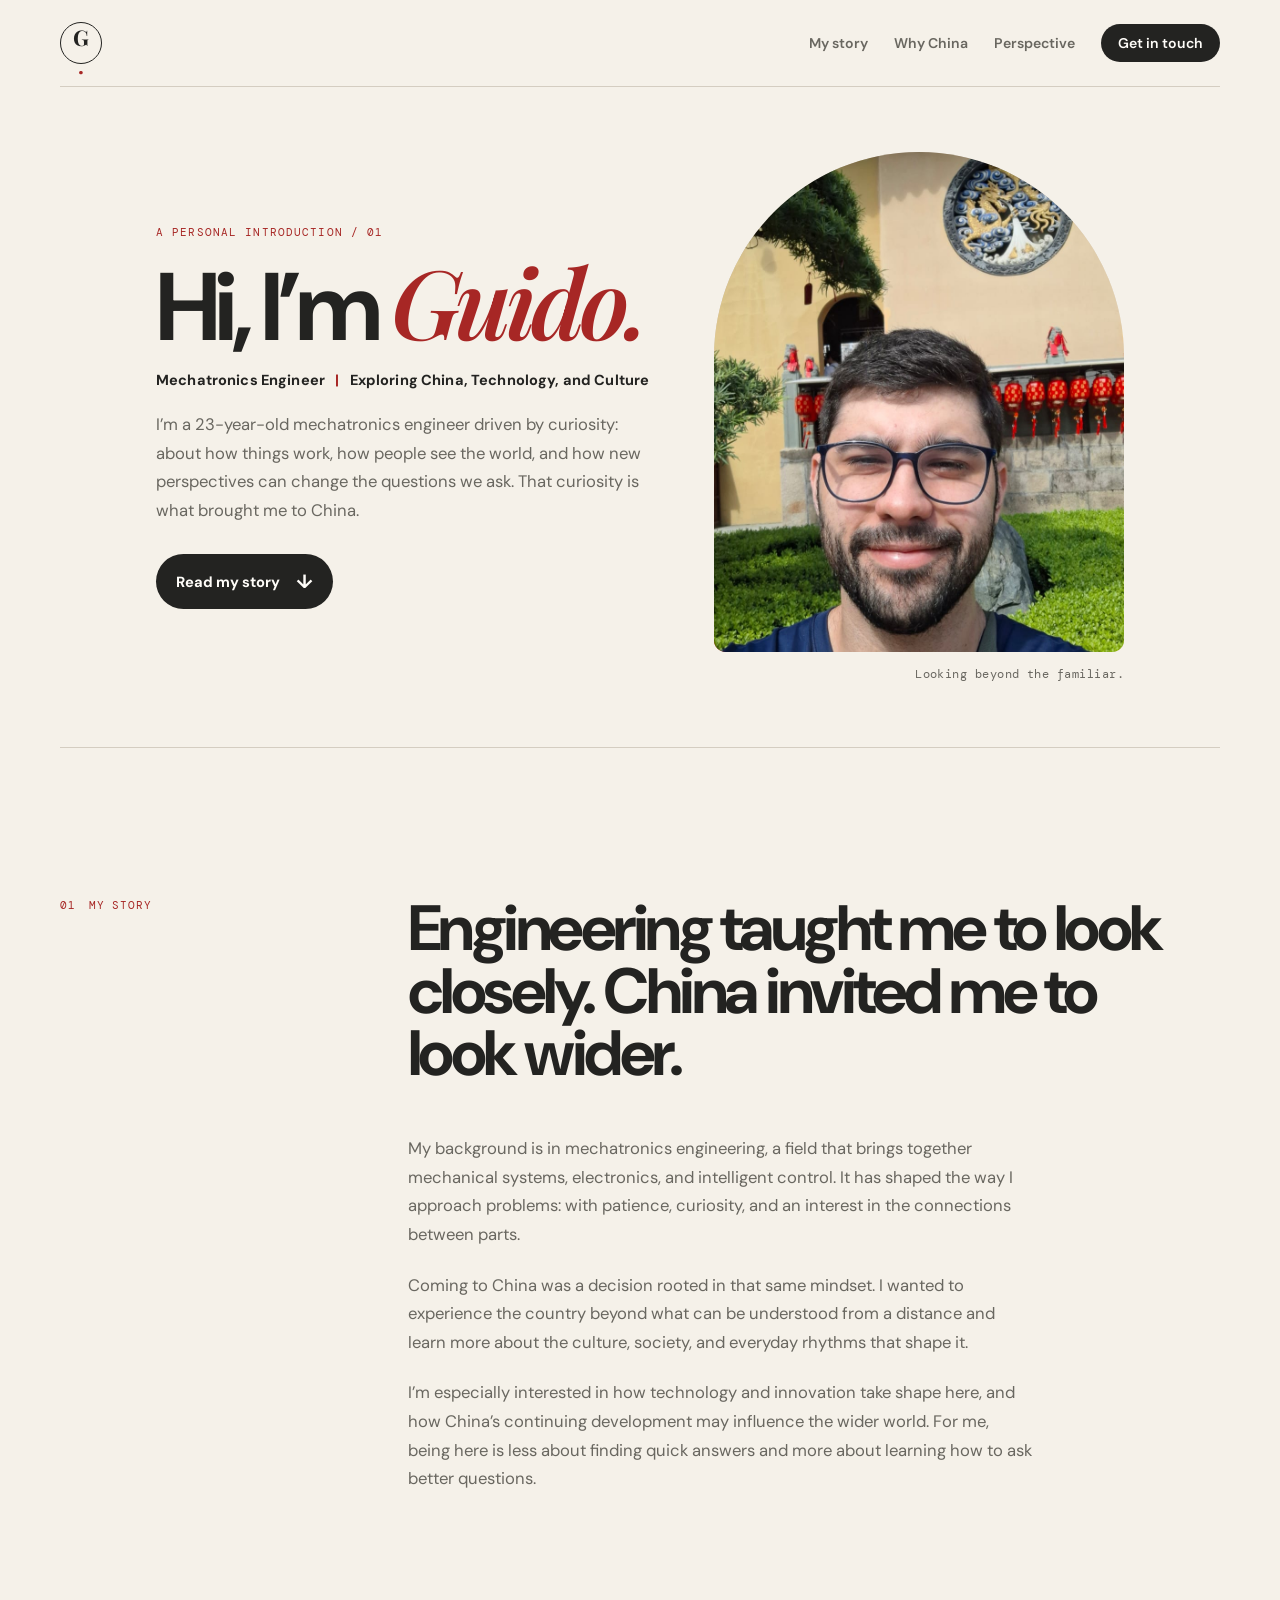
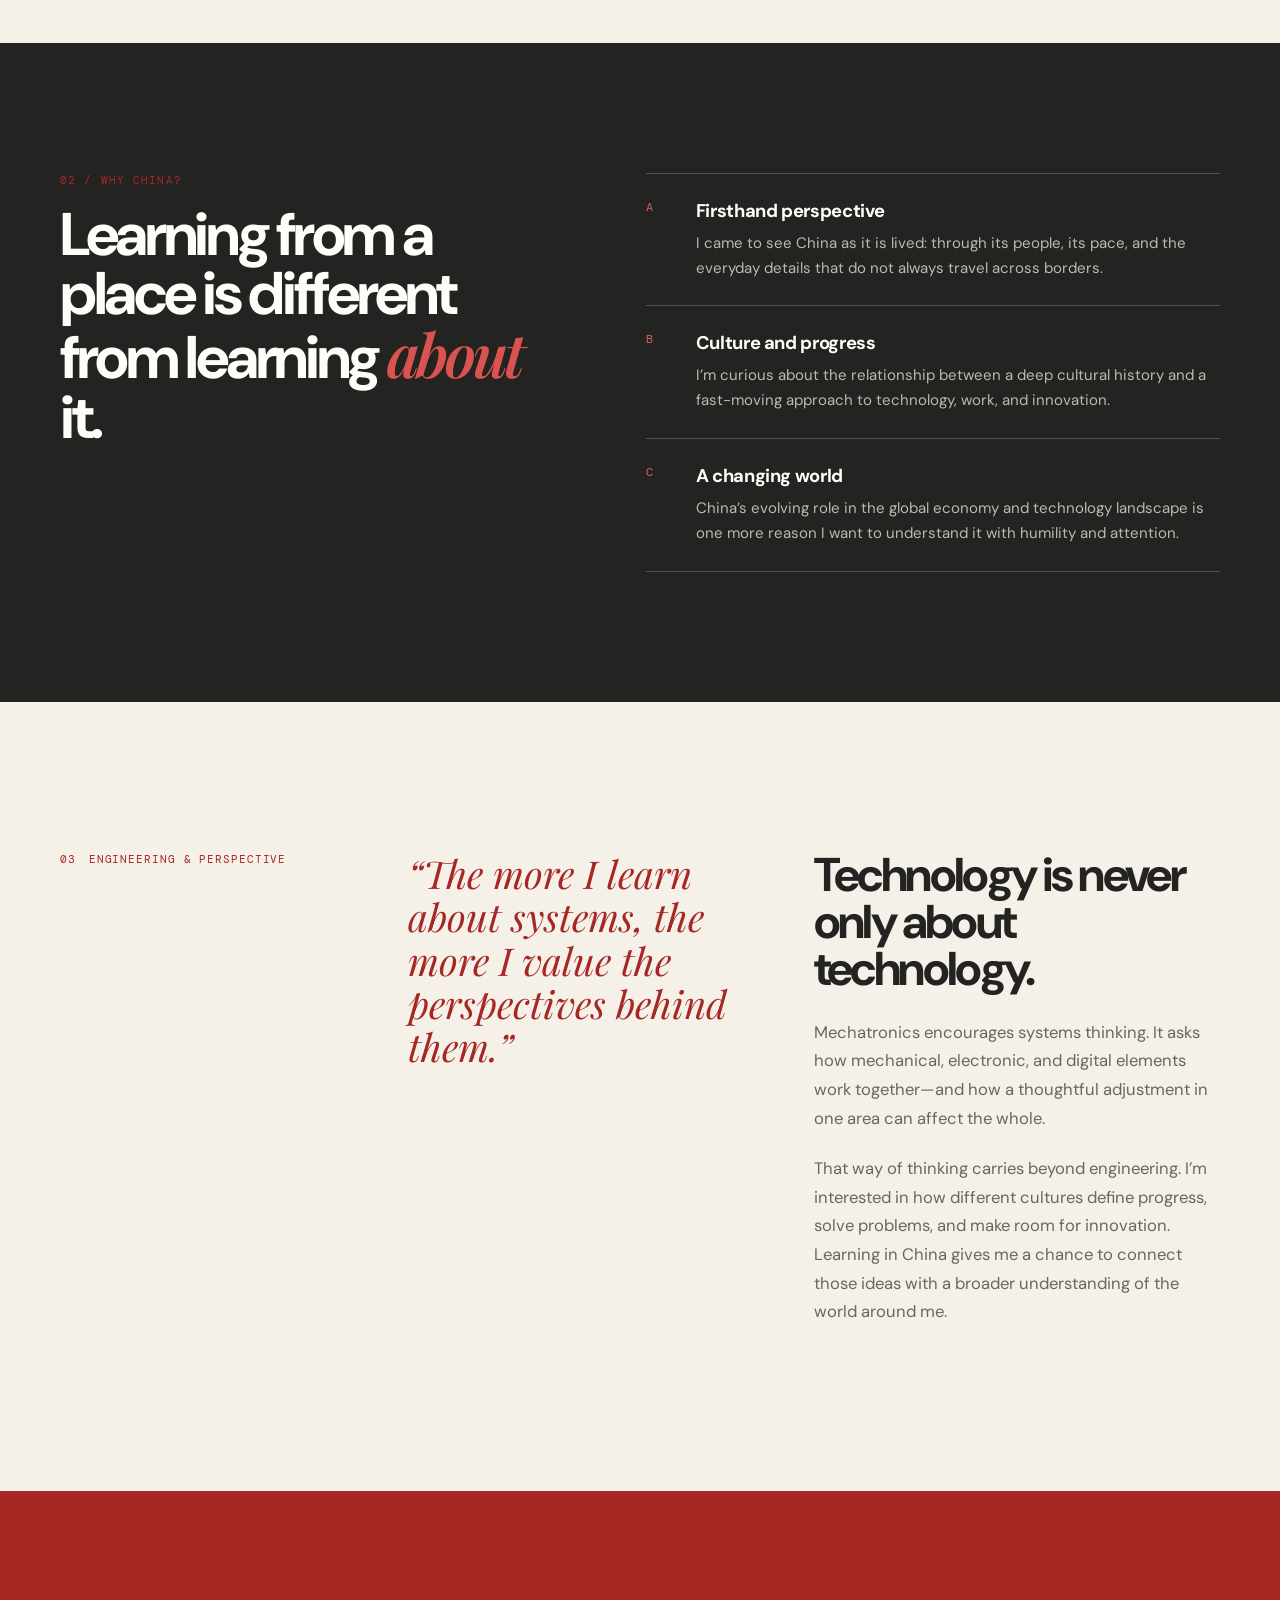
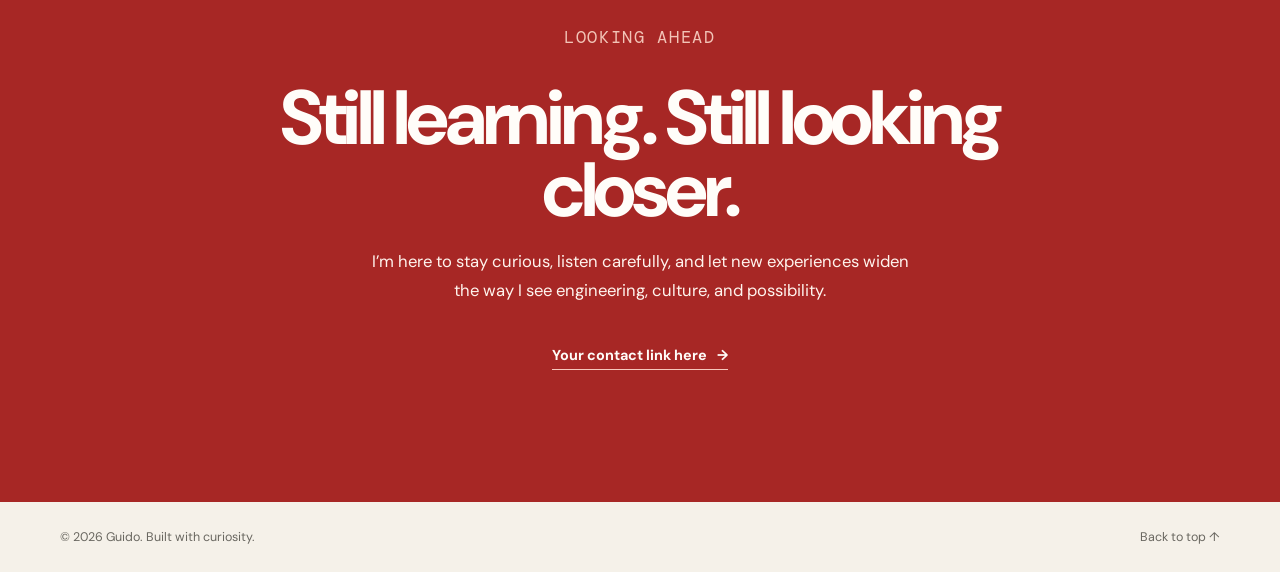
==== index.html @ a5f27cbb "Add personal website" ====
<!DOCTYPE html>
<html lang="en">
  <head>
    <meta charset="UTF-8" />
    <meta name="viewport" content="width=device-width, initial-scale=1.0" />
    <meta name="description" content="Guido is a mechatronics engineer exploring China, technology, and culture." />
    <title>Guido | Engineering, China & Perspective</title>
    <link rel="preconnect" href="https://fonts.googleapis.com" />
    <link rel="preconnect" href="https://fonts.gstatic.com" crossorigin />
    <link href="https://fonts.googleapis.com/css2?family=DM+Mono:wght@400;500&family=DM+Sans:wght@400;500;600;700&family=Playfair+Display:ital,wght@0,600;0,700;1,600&display=swap" rel="stylesheet" />
    <link rel="stylesheet" href="style.css" />
  </head>
  <body>
    <header class="site-header">
      <nav class="navbar container" aria-label="Main navigation">
        <a class="logo" href="#home" aria-label="Guido's homepage">G<span>.</span></a>
        <!-- This button appears on smaller screens to open the navigation. -->
        <button class="menu-button" aria-expanded="false" aria-controls="nav-links">
          <span class="sr-only">Toggle navigation menu</span>
          <span></span><span></span><span></span>
        </button>
        <div class="nav-links" id="nav-links">
          <a href="#story">My story</a>
          <a href="#china">Why China</a>
          <a href="#perspective">Perspective</a>
          <a class="nav-button" href="#connect">Get in touch</a>
        </div>
      </nav>
    </header>

    <main id="home">
      <section class="hero container" aria-labelledby="hero-title">
        <div class="hero-copy reveal">
          <p class="eyebrow">A personal introduction / 01</p>
          <h1 id="hero-title">Hi, I&rsquo;m <em>Guido.</em></h1>
          <p class="hero-subtitle">Mechatronics Engineer <span>|</span> Exploring China, Technology, and Culture</p>
          <p class="hero-text">I&rsquo;m a 23-year-old mechatronics engineer driven by curiosity: about how things work, how people see the world, and how new perspectives can change the questions we ask. That curiosity is what brought me to China.</p>
          <a class="primary-button" href="#story">Read my story <span aria-hidden="true">&darr;</span></a>
        </div>
        <div class="portrait-area reveal" aria-label="Profile photo area">
          <div class="portrait-frame">
            <div class="portrait-placeholder" aria-hidden="true"><span>G</span><small>YOUR PHOTO</small></div>
            <!-- INSERT YOUR PHOTO HERE: Save your photo as images/guido.jpg -->
            <img id="profile-photo" src="images/guido.jpg" alt="Portrait of Guido" />
          </div>
          <p class="portrait-caption">Looking beyond the familiar.</p>
        </div>
      </section>

      <section class="story-section section container" id="story" aria-labelledby="story-title">
        <div class="section-label reveal"><span>01</span><p>My story</p></div>
        <div class="story-content reveal">
          <h2 id="story-title">Engineering taught me to look closely. China invited me to look wider.</h2>
          <div class="body-copy">
            <p>My background is in mechatronics engineering, a field that brings together mechanical systems, electronics, and intelligent control. It has shaped the way I approach problems: with patience, curiosity, and an interest in the connections between parts.</p>
            <p>Coming to China was a decision rooted in that same mindset. I wanted to experience the country beyond what can be understood from a distance and learn more about the culture, society, and everyday rhythms that shape it.</p>
            <p>I&rsquo;m especially interested in how technology and innovation take shape here, and how China&rsquo;s continuing development may influence the wider world. For me, being here is less about finding quick answers and more about learning how to ask better questions.</p>
          </div>
        </div>
      </section>

      <section class="china-section" id="china" aria-labelledby="china-title">
        <div class="container china-layout">
          <div class="china-intro reveal">
            <p class="eyebrow">02 / Why China?</p>
            <h2 id="china-title">Learning from a place is different from learning <em>about</em> it.</h2>
          </div>
          <div class="china-points reveal">
            <article><span class="point-number">A</span><h3>Firsthand perspective</h3><p>I came to see China as it is lived: through its people, its pace, and the everyday details that do not always travel across borders.</p></article>
            <article><span class="point-number">B</span><h3>Culture and progress</h3><p>I&rsquo;m curious about the relationship between a deep cultural history and a fast-moving approach to technology, work, and innovation.</p></article>
            <article><span class="point-number">C</span><h3>A changing world</h3><p>China&rsquo;s evolving role in the global economy and technology landscape is one more reason I want to understand it with humility and attention.</p></article>
          </div>
        </div>
      </section>

      <section class="perspective-section section container" id="perspective" aria-labelledby="perspective-title">
        <div class="section-label reveal"><span>03</span><p>Engineering &amp; perspective</p></div>
        <div class="perspective-content reveal">
          <p class="large-quote">“The more I learn about systems, the more I value the perspectives behind them.”</p>
          <div class="body-copy">
            <h2 id="perspective-title">Technology is never only about technology.</h2>
            <p>Mechatronics encourages systems thinking. It asks how mechanical, electronic, and digital elements work together&mdash;and how a thoughtful adjustment in one area can affect the whole.</p>
            <p>That way of thinking carries beyond engineering. I&rsquo;m interested in how different cultures define progress, solve problems, and make room for innovation. Learning in China gives me a chance to connect those ideas with a broader understanding of the world around me.</p>
          </div>
        </div>
      </section>

      <section class="closing-section" id="connect" aria-labelledby="closing-title">
        <div class="container closing-content reveal">
          <p class="eyebrow">Looking ahead</p>
          <h2 id="closing-title">Still learning. Still looking closer.</h2>
          <p>I&rsquo;m here to stay curious, listen carefully, and let new experiences widen the way I see engineering, culture, and possibility.</p>
          <!-- Replace this placeholder email address with your own when you are ready. -->
          <a class="contact-placeholder" href="mailto:your-email@example.com">Your contact link here <span aria-hidden="true">&rarr;</span></a>
        </div>
      </section>
    </main>

    <footer class="site-footer container">
      <p>&copy; <span id="year"></span> Guido. Built with curiosity.</p>
      <a href="#home">Back to top <span aria-hidden="true">&uarr;</span></a>
    </footer>
    <script src="script.js"></script>
  </body>
</html>
---- style.css ----
/* Color and type choices are kept in one place for easy customization. */
:root {
  --paper: #f5f1e9;
  --paper-deep: #ebe4d8;
  --ink: #232321;
  --muted: #696760;
  --red: #a72725;
  --line: #d4cdc1;
  --white: #fffdf9;
}

* { box-sizing: border-box; }
html { scroll-behavior: smooth; }
body { margin: 0; background: var(--paper); color: var(--ink); font-family: "DM Sans", Arial, sans-serif; -webkit-font-smoothing: antialiased; }
a { color: inherit; text-decoration: none; }
.container { width: min(1160px, calc(100% - 56px)); margin: 0 auto; }

.site-header { padding: 22px 0; }
.navbar, .nav-links, .site-footer { display: flex; align-items: center; }
.navbar { justify-content: space-between; }
.logo { display: inline-grid; width: 42px; height: 42px; place-items: center; border: 1px solid var(--ink); border-radius: 50%; font-family: "Playfair Display", Georgia, serif; font-size: 1.35rem; font-weight: 700; }
.logo span { color: var(--red); }
.nav-links { gap: 26px; color: var(--muted); font-size: 0.88rem; font-weight: 600; }
.nav-links > a:not(.nav-button):hover { color: var(--red); }
.nav-button, .primary-button { display: inline-flex; align-items: center; justify-content: center; border-radius: 999px; background: var(--ink); color: var(--white); transition: background 180ms ease, transform 180ms ease; }
.nav-button { padding: 10px 17px; }
.nav-button:hover, .primary-button:hover { background: var(--red); transform: translateY(-2px); }

.menu-button { display: none; padding: 7px; border: 0; background: transparent; cursor: pointer; }
.menu-button span:not(.sr-only) { display: block; width: 24px; height: 2px; margin: 5px; background: var(--ink); }
.sr-only { position: absolute; width: 1px; height: 1px; overflow: hidden; clip: rect(0, 0, 0, 0); white-space: nowrap; }

.hero { display: grid; grid-template-columns: 1.08fr 0.92fr; gap: 50px; align-items: center; min-height: 650px; padding: 65px 7.5%; border-top: 1px solid var(--line); border-bottom: 1px solid var(--line); }
.eyebrow { margin: 0 0 18px; color: var(--red); font-family: "DM Mono", monospace; font-size: 0.7rem; letter-spacing: 0.1em; text-transform: uppercase; }
h1, h2, h3, p { margin-top: 0; }
h1, h2 { letter-spacing: -0.055em; }
h1 { max-width: 620px; margin-bottom: 20px; font-size: clamp(4rem, 7.5vw, 7.2rem); line-height: 0.91; }
h1 em, h2 em { color: var(--red); font-family: "Playfair Display", Georgia, serif; font-weight: 600; }
.hero-subtitle { margin-bottom: 20px; color: var(--ink); font-size: 0.91rem; font-weight: 700; letter-spacing: 0.01em; }
.hero-subtitle span { margin: 0 7px; color: var(--red); }
.hero-text, .body-copy p, .closing-content > p { color: var(--muted); font-size: 1.04rem; line-height: 1.72; }
.hero-text { max-width: 520px; margin-bottom: 30px; }
.primary-button { gap: 16px; padding: 15px 20px; font-size: 0.92rem; font-weight: 700; }
.primary-button span { font-size: 1.2rem; }

.portrait-area { position: relative; justify-self: end; width: min(100%, 410px); }
.portrait-frame { position: relative; aspect-ratio: 0.82; overflow: hidden; border-radius: 210px 210px 12px 12px; background: var(--paper-deep); }
/* This refined fallback stays visible until a photo is successfully loaded. */
.portrait-placeholder { position: absolute; inset: 0; display: flex; flex-direction: column; align-items: center; justify-content: center; background: linear-gradient(145deg, #c9bdae, #eee8dd 62%, #b52f2d 62%, #b52f2d 66%, #ebe4d8 66%); color: var(--ink); }
.portrait-placeholder span { font-family: "Playfair Display", Georgia, serif; font-size: clamp(7rem, 17vw, 11rem); font-style: italic; line-height: 0.8; }
.portrait-placeholder small { margin-top: 21px; font-family: "DM Mono", monospace; font-size: 0.66rem; letter-spacing: 0.13em; }
#profile-photo { position: absolute; inset: 0; width: 100%; height: 100%; object-fit: cover; }
#profile-photo.is-hidden { display: none; }
.portrait-caption { margin: 15px 0 0; color: var(--muted); font-family: "DM Mono", monospace; font-size: 0.72rem; letter-spacing: 0.04em; text-align: right; }

.section { display: grid; grid-template-columns: 0.3fr 1fr; gap: 9%; padding: 150px 0; }
.section-label { display: flex; gap: 13px; align-items: baseline; color: var(--red); font-family: "DM Mono", monospace; font-size: 0.7rem; letter-spacing: 0.08em; text-transform: uppercase; }
.section-label p { margin: 0; }
.story-content h2 { max-width: 780px; margin-bottom: 48px; font-size: clamp(2.65rem, 5vw, 5.15rem); line-height: 0.98; }
.body-copy { max-width: 625px; }
.body-copy p { margin-bottom: 22px; }
.body-copy p:last-child { margin-bottom: 0; }

.china-section { padding: 130px 0; background: var(--ink); color: var(--white); }
.china-layout { display: grid; grid-template-columns: 0.9fr 1.1fr; gap: 10%; }
.china-intro h2 { max-width: 480px; font-size: clamp(2.6rem, 4.7vw, 4.8rem); line-height: 0.99; }
.china-intro h2 em { color: #d95350; }
.china-points { border-top: 1px solid #51514e; }
.china-points article { display: grid; grid-template-columns: 34px 1fr; column-gap: 16px; padding: 25px 0; border-bottom: 1px solid #51514e; }
.point-number { grid-row: span 2; color: #df5e59; font-family: "DM Mono", monospace; font-size: 0.78rem; }
.china-points h3 { margin-bottom: 8px; font-size: 1.15rem; letter-spacing: -0.02em; }
.china-points p { grid-column: 2; margin: 0; color: #bbb9b1; font-size: 0.94rem; line-height: 1.65; }

.perspective-section { padding-bottom: 165px; }
.perspective-content { display: grid; grid-template-columns: 0.9fr 1.1fr; gap: 9%; }
.large-quote { margin: 0; color: var(--red); font-family: "Playfair Display", Georgia, serif; font-size: clamp(1.8rem, 3vw, 3rem); font-style: italic; line-height: 1.13; }
.perspective-content h2 { margin-bottom: 24px; font-size: clamp(2.35rem, 3.7vw, 3.85rem); line-height: 1; }

.closing-section { padding: 132px 0; background: var(--red); color: var(--white); }
.closing-content { max-width: 800px; text-align: center; }
.closing-content .eyebrow { color: #f2c4b7; }
.closing-content h2 { margin-bottom: 21px; font-size: clamp(3rem, 6vw, 6rem); line-height: 0.94; }
.closing-content > p { max-width: 560px; margin: 0 auto 30px; color: #fff4ee; }
.contact-placeholder { display: inline-flex; gap: 10px; align-items: center; padding: 12px 0 5px; border-bottom: 1px solid #f7c7bb; color: var(--white); font-size: 0.9rem; font-weight: 700; }
.contact-placeholder:hover { color: #f7c7bb; }
.site-footer { justify-content: space-between; padding: 27px 0; color: var(--muted); font-size: 0.78rem; }
.site-footer p { margin: 0; }
.site-footer a:hover { color: var(--red); }

/* Elements become visible as the visitor scrolls to them. */
.reveal { opacity: 0; transform: translateY(20px); transition: opacity 600ms ease, transform 600ms ease; }
.reveal.is-visible { opacity: 1; transform: translateY(0); }

@media (max-width: 780px) {
  .container { width: min(100% - 36px, 1160px); }
  .site-header { padding: 15px 0; }
  .menu-button { display: block; }
  .nav-links { position: absolute; top: 70px; right: 18px; left: 18px; z-index: 5; display: none; flex-direction: column; align-items: stretch; gap: 18px; padding: 23px; border: 1px solid var(--line); background: var(--white); box-shadow: 0 18px 35px rgba(35, 35, 33, 0.12); }
  .nav-links.is-open { display: flex; }
  .nav-button { text-align: center; }
  .hero { grid-template-columns: 1fr; gap: 50px; min-height: 0; padding: 70px 7%; }
  .portrait-area { justify-self: start; width: min(100%, 345px); }
  .section { grid-template-columns: 1fr; gap: 34px; padding: 95px 0; }
  .china-section { padding: 90px 0; }
  .china-layout, .perspective-content { grid-template-columns: 1fr; gap: 46px; }
  .perspective-section { padding-bottom: 100px; }
  .closing-section { padding: 90px 0; }
}

@media (max-width: 430px) {
  .container { width: min(100% - 28px, 1160px); }
  .hero { padding: 58px 0; }
  h1 { font-size: clamp(3.55rem, 18vw, 5.1rem); }
  .hero-subtitle { line-height: 1.55; }
  .portrait-area { width: 100%; }
  .site-footer { align-items: flex-start; gap: 10px; flex-direction: column; }
}
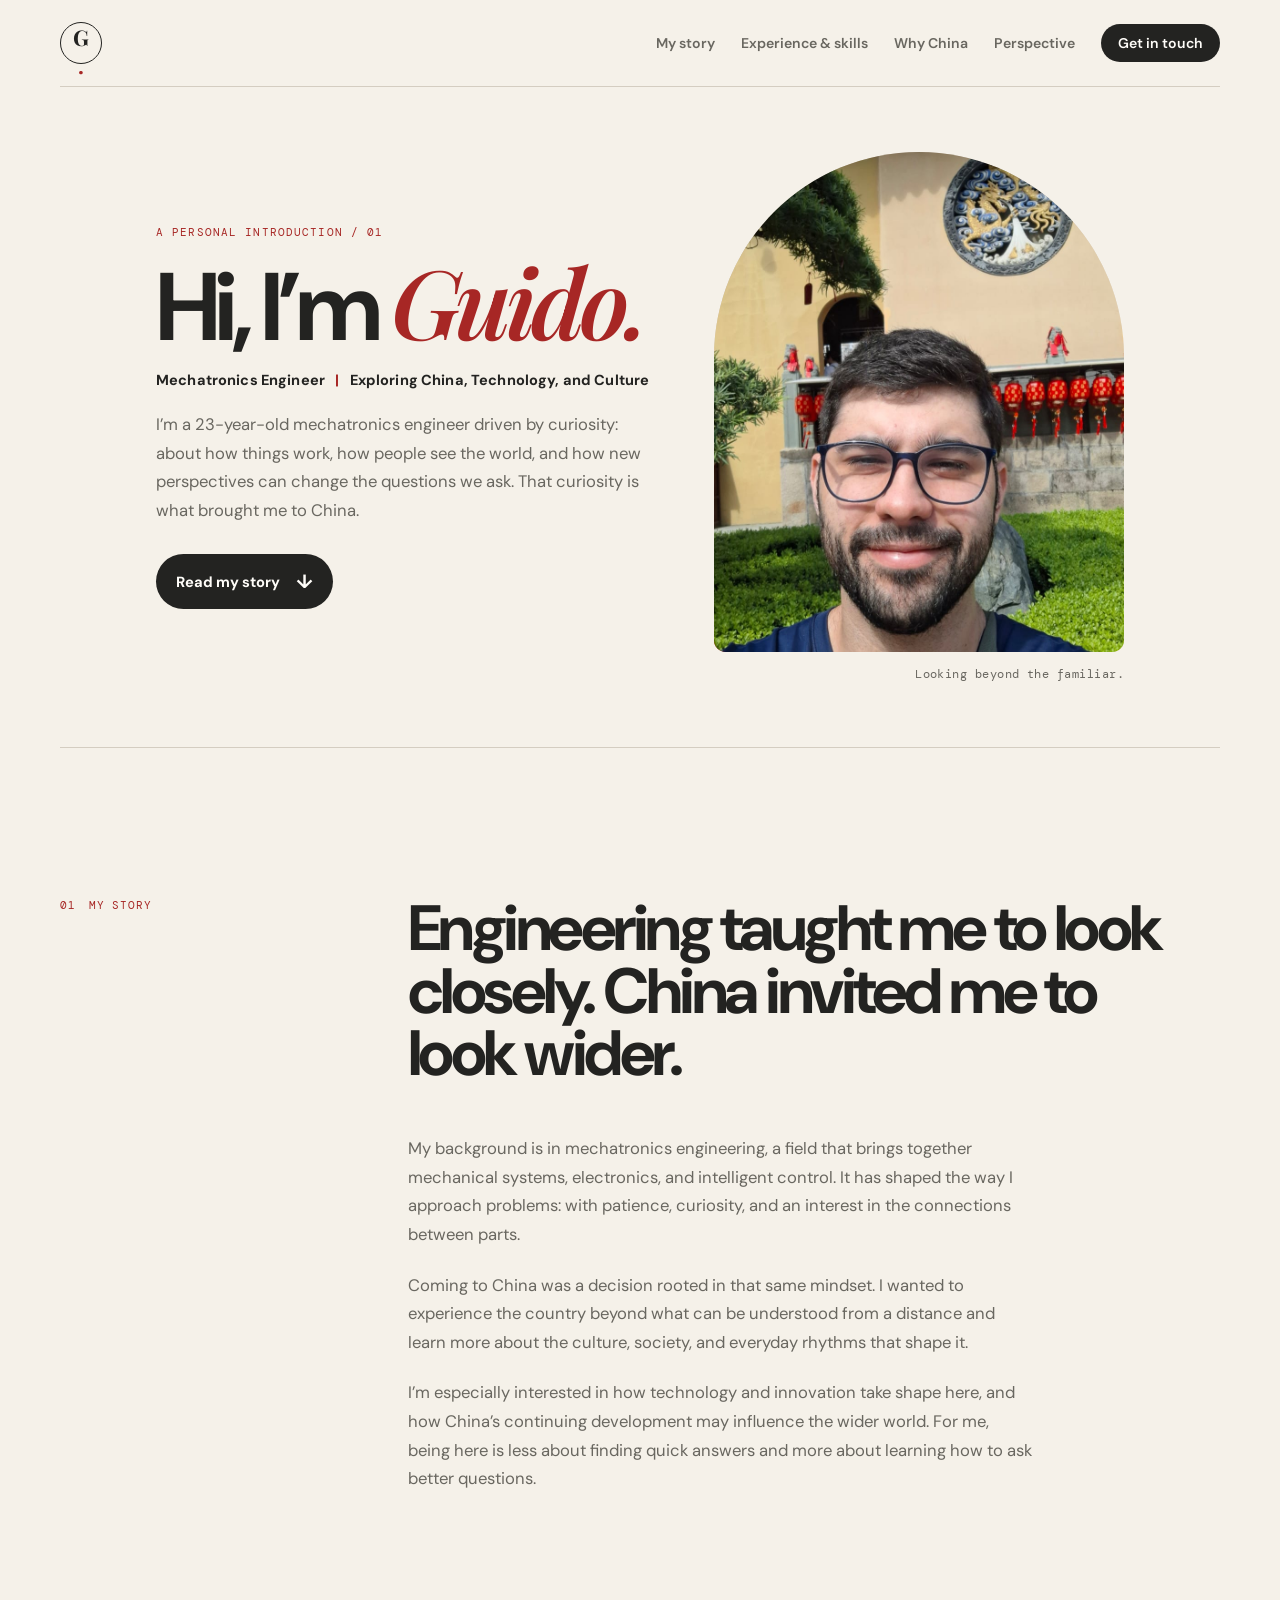
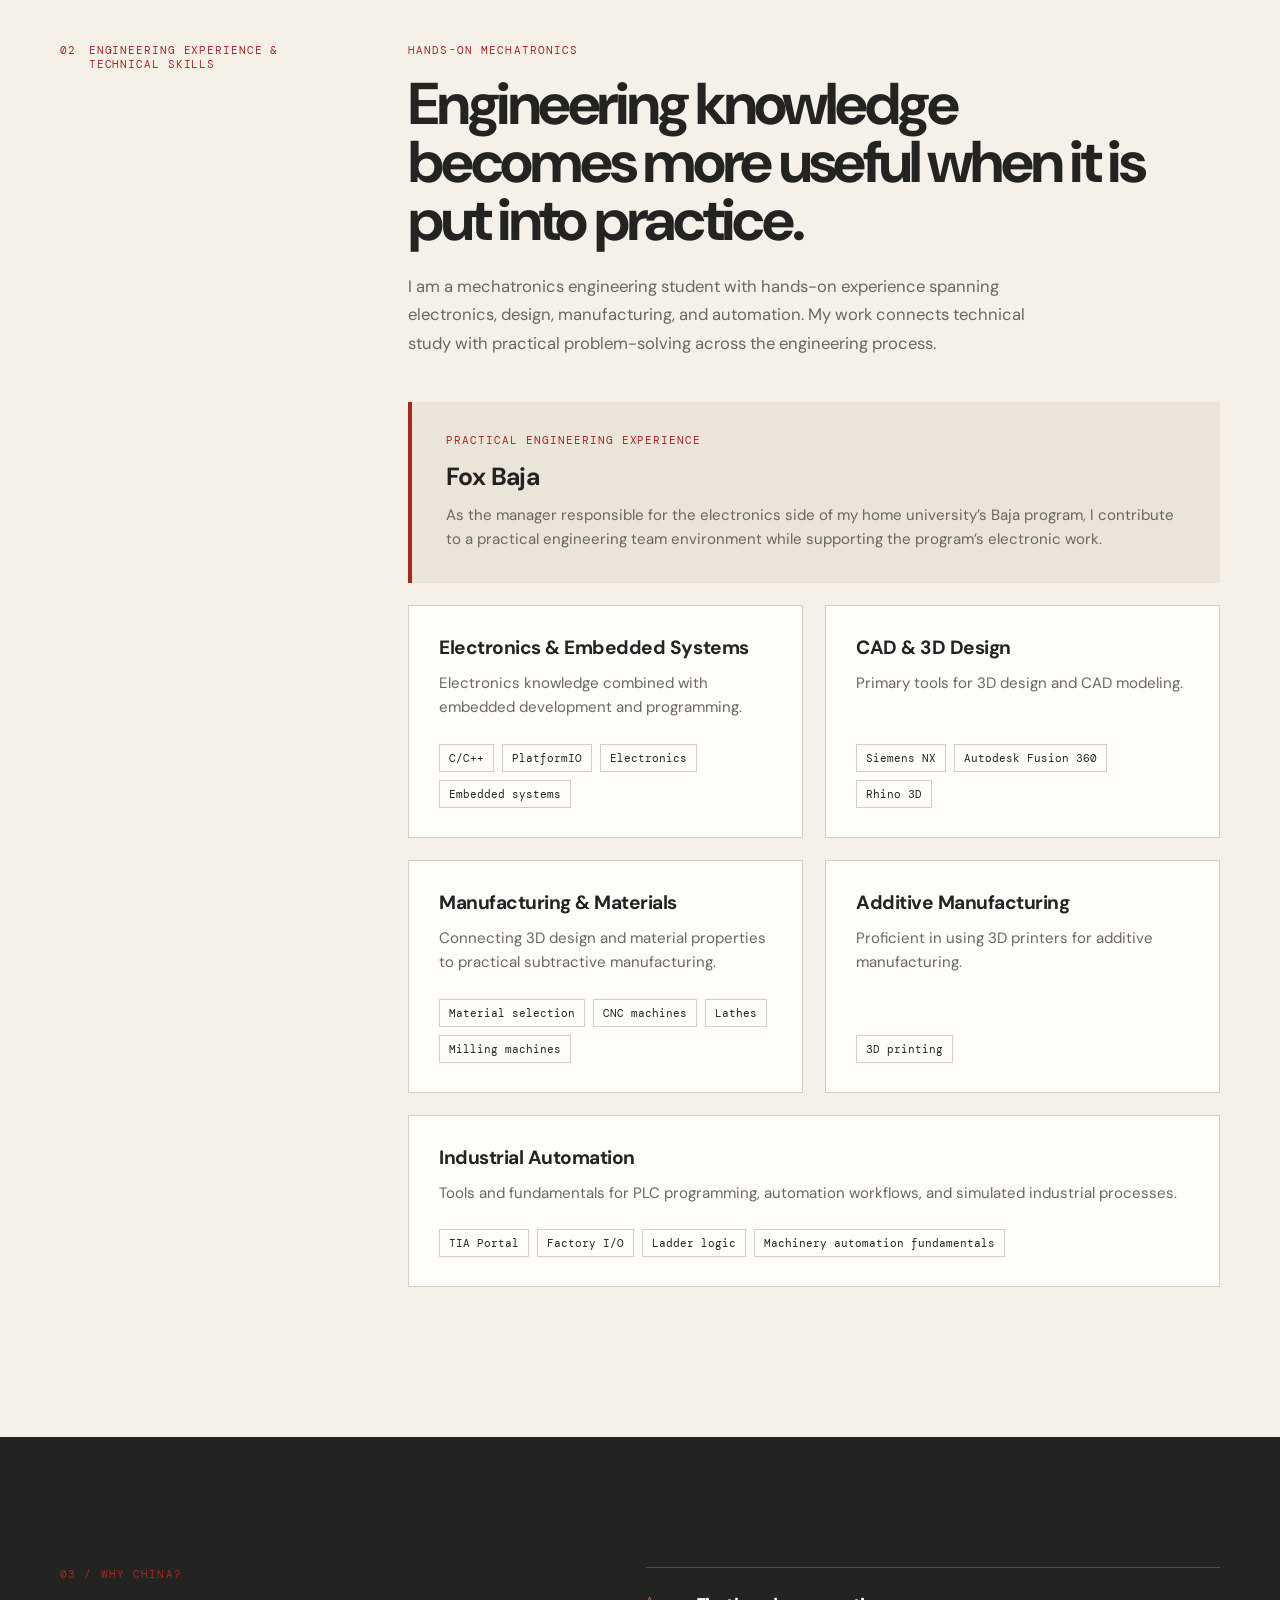
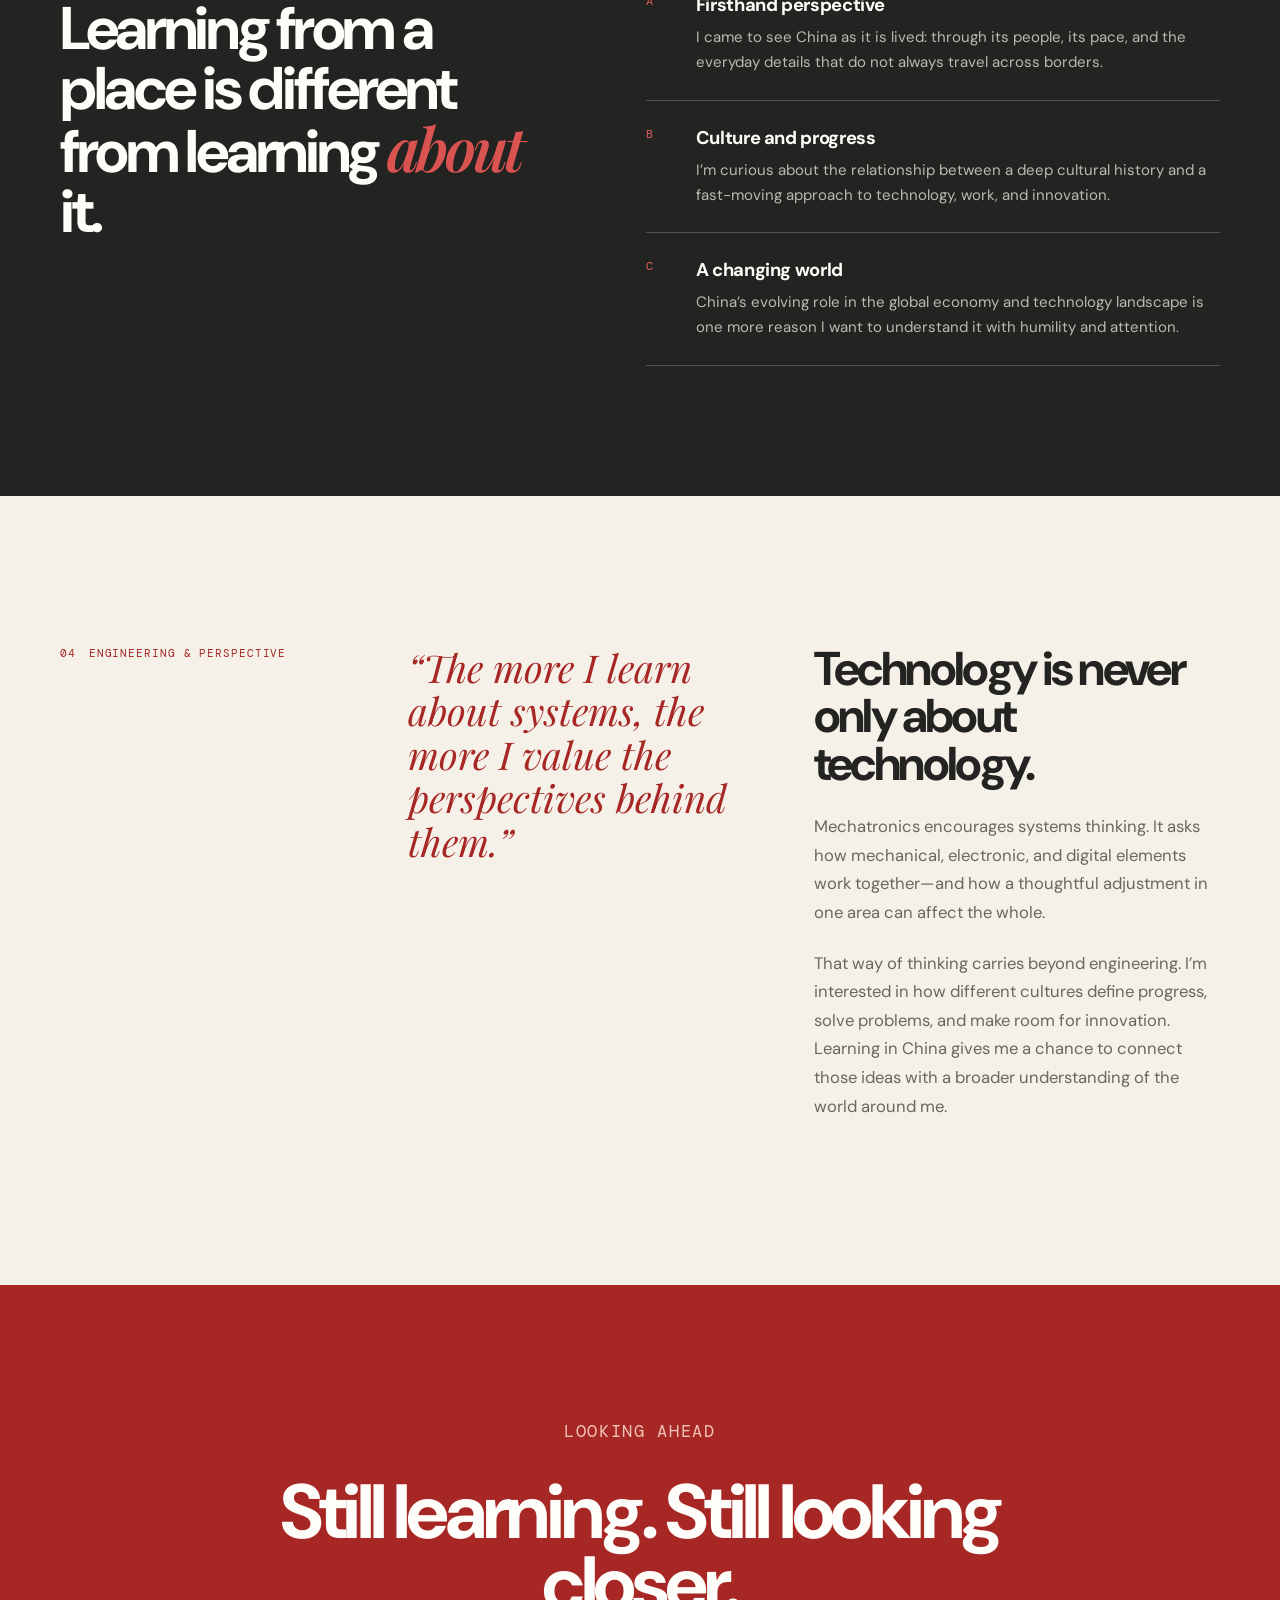
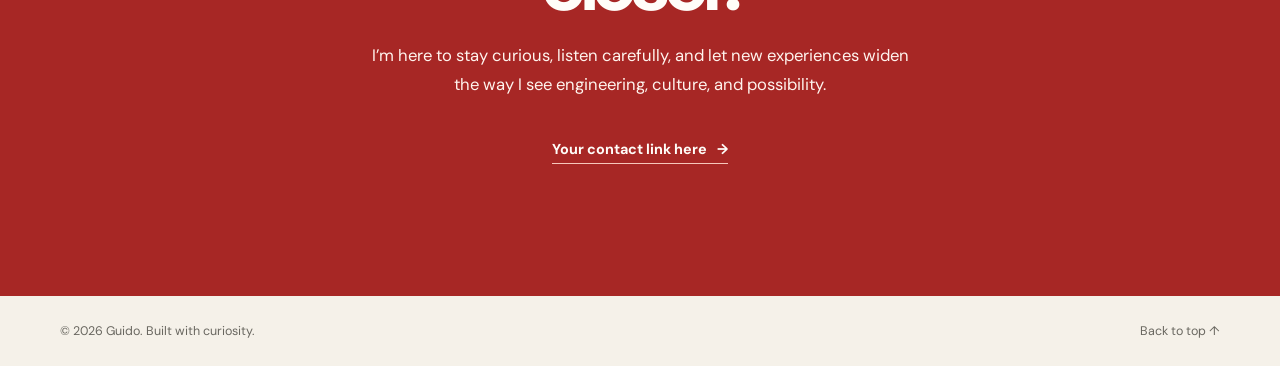
==== commit 9095e184: "expertise adition" ====
--- a/index.html
+++ b/index.html
@@ -21,6 +21,7 @@
         </button>
         <div class="nav-links" id="nav-links">
           <a href="#story">My story</a>
+          <a href="#experience">Experience &amp; skills</a>
           <a href="#china">Why China</a>
           <a href="#perspective">Perspective</a>
           <a class="nav-button" href="#connect">Get in touch</a>
@@ -59,10 +60,65 @@
         </div>
       </section>
 
+      <section class="experience-section section container" id="experience" aria-labelledby="experience-title">
+        <div class="section-label reveal"><span>02</span><p>Engineering experience &amp; technical skills</p></div>
+        <div class="experience-content">
+          <div class="experience-intro reveal">
+            <p class="eyebrow">Hands-on mechatronics</p>
+            <h2 id="experience-title">Engineering knowledge becomes more useful when it is put into practice.</h2>
+            <p>I am a mechatronics engineering student with hands-on experience spanning electronics, design, manufacturing, and automation. My work connects technical study with practical problem-solving across the engineering process.</p>
+          </div>
+
+          <article class="baja-feature reveal" aria-labelledby="baja-title">
+            <p class="feature-label">Practical engineering experience</p>
+            <h3 id="baja-title">Fox Baja</h3>
+            <p>As the manager responsible for the electronics side of my home university&rsquo;s Baja program, I contribute to a practical engineering team environment while supporting the program&rsquo;s electronic work.</p>
+          </article>
+
+          <div class="skills-grid">
+            <article class="skill-card reveal">
+              <h3>Electronics &amp; Embedded Systems</h3>
+              <p>Electronics knowledge combined with embedded development and programming.</p>
+              <ul class="skill-list" aria-label="Electronics and embedded systems skills">
+                <li>C/C++</li><li>PlatformIO</li><li>Electronics</li><li>Embedded systems</li>
+              </ul>
+            </article>
+            <article class="skill-card reveal">
+              <h3>CAD &amp; 3D Design</h3>
+              <p>Primary tools for 3D design and CAD modeling.</p>
+              <ul class="skill-list" aria-label="CAD and 3D design tools">
+                <li>Siemens NX</li><li>Autodesk Fusion 360</li><li>Rhino 3D</li>
+              </ul>
+            </article>
+            <article class="skill-card reveal">
+              <h3>Manufacturing &amp; Materials</h3>
+              <p>Connecting 3D design and material properties to practical subtractive manufacturing.</p>
+              <ul class="skill-list" aria-label="Manufacturing and materials skills">
+                <li>Material selection</li><li>CNC machines</li><li>Lathes</li><li>Milling machines</li>
+              </ul>
+            </article>
+            <article class="skill-card reveal">
+              <h3>Additive Manufacturing</h3>
+              <p>Proficient in using 3D printers for additive manufacturing.</p>
+              <ul class="skill-list" aria-label="Additive manufacturing skills">
+                <li>3D printing</li>
+              </ul>
+            </article>
+            <article class="skill-card automation-card reveal">
+              <h3>Industrial Automation</h3>
+              <p>Tools and fundamentals for PLC programming, automation workflows, and simulated industrial processes.</p>
+              <ul class="skill-list" aria-label="Industrial automation skills">
+                <li>TIA Portal</li><li>Factory I/O</li><li>Ladder logic</li><li>Machinery automation fundamentals</li>
+              </ul>
+            </article>
+          </div>
+        </div>
+      </section>
+
       <section class="china-section" id="china" aria-labelledby="china-title">
         <div class="container china-layout">
           <div class="china-intro reveal">
-            <p class="eyebrow">02 / Why China?</p>
+            <p class="eyebrow">03 / Why China?</p>
             <h2 id="china-title">Learning from a place is different from learning <em>about</em> it.</h2>
           </div>
           <div class="china-points reveal">
@@ -74,7 +130,7 @@
       </section>
 
       <section class="perspective-section section container" id="perspective" aria-labelledby="perspective-title">
-        <div class="section-label reveal"><span>03</span><p>Engineering &amp; perspective</p></div>
+        <div class="section-label reveal"><span>04</span><p>Engineering &amp; perspective</p></div>
         <div class="perspective-content reveal">
           <p class="large-quote">“The more I learn about systems, the more I value the perspectives behind them.”</p>
           <div class="body-copy">
--- a/style.css
+++ b/style.css
@@ -61,6 +61,23 @@
 .body-copy p { margin-bottom: 22px; }
 .body-copy p:last-child { margin-bottom: 0; }
 
+.experience-section { padding-top: 0; }
+.experience-content { min-width: 0; }
+.experience-intro { max-width: 760px; margin-bottom: 44px; }
+.experience-intro h2 { margin-bottom: 22px; font-size: clamp(2.65rem, 4.6vw, 4.8rem); line-height: 0.99; }
+.experience-intro > p:last-child { max-width: 630px; margin-bottom: 0; color: var(--muted); font-size: 1.04rem; line-height: 1.72; }
+.baja-feature { margin-bottom: 22px; padding: 31px 34px; border-left: 4px solid var(--red); background: var(--paper-deep); }
+.feature-label { margin-bottom: 13px; color: var(--red); font-family: "DM Mono", monospace; font-size: 0.68rem; letter-spacing: 0.09em; text-transform: uppercase; }
+.baja-feature h3, .skill-card h3 { letter-spacing: -0.025em; }
+.baja-feature h3 { margin-bottom: 10px; font-size: 1.55rem; }
+.baja-feature > p:last-child, .skill-card > p { margin-bottom: 0; color: var(--muted); font-size: 0.94rem; line-height: 1.63; }
+.skills-grid { display: grid; grid-template-columns: repeat(2, minmax(0, 1fr)); gap: 22px; }
+.skill-card { display: flex; flex-direction: column; min-height: 226px; padding: 29px 30px; border: 1px solid var(--line); background: var(--white); }
+.skill-card h3 { margin-bottom: 11px; font-size: 1.2rem; }
+.skill-list { display: flex; flex-wrap: wrap; gap: 8px; margin: auto 0 0; padding: 24px 0 0; list-style: none; }
+.skill-list li { padding: 6px 9px; border: 1px solid var(--line); color: var(--ink); font-family: "DM Mono", monospace; font-size: 0.7rem; line-height: 1.25; }
+.automation-card { grid-column: 1 / -1; min-height: 0; }
+
 .china-section { padding: 130px 0; background: var(--ink); color: var(--white); }
 .china-layout { display: grid; grid-template-columns: 0.9fr 1.1fr; gap: 10%; }
 .china-intro h2 { max-width: 480px; font-size: clamp(2.6rem, 4.7vw, 4.8rem); line-height: 0.99; }
@@ -101,6 +118,7 @@
   .hero { grid-template-columns: 1fr; gap: 50px; min-height: 0; padding: 70px 7%; }
   .portrait-area { justify-self: start; width: min(100%, 345px); }
   .section { grid-template-columns: 1fr; gap: 34px; padding: 95px 0; }
+  .experience-section { padding-top: 0; }
   .china-section { padding: 90px 0; }
   .china-layout, .perspective-content { grid-template-columns: 1fr; gap: 46px; }
   .perspective-section { padding-bottom: 100px; }
@@ -113,5 +131,8 @@
   h1 { font-size: clamp(3.55rem, 18vw, 5.1rem); }
   .hero-subtitle { line-height: 1.55; }
   .portrait-area { width: 100%; }
+  .baja-feature, .skill-card { padding: 25px; }
+  .skills-grid { grid-template-columns: 1fr; gap: 15px; }
+  .automation-card { grid-column: auto; }
   .site-footer { align-items: flex-start; gap: 10px; flex-direction: column; }
 }
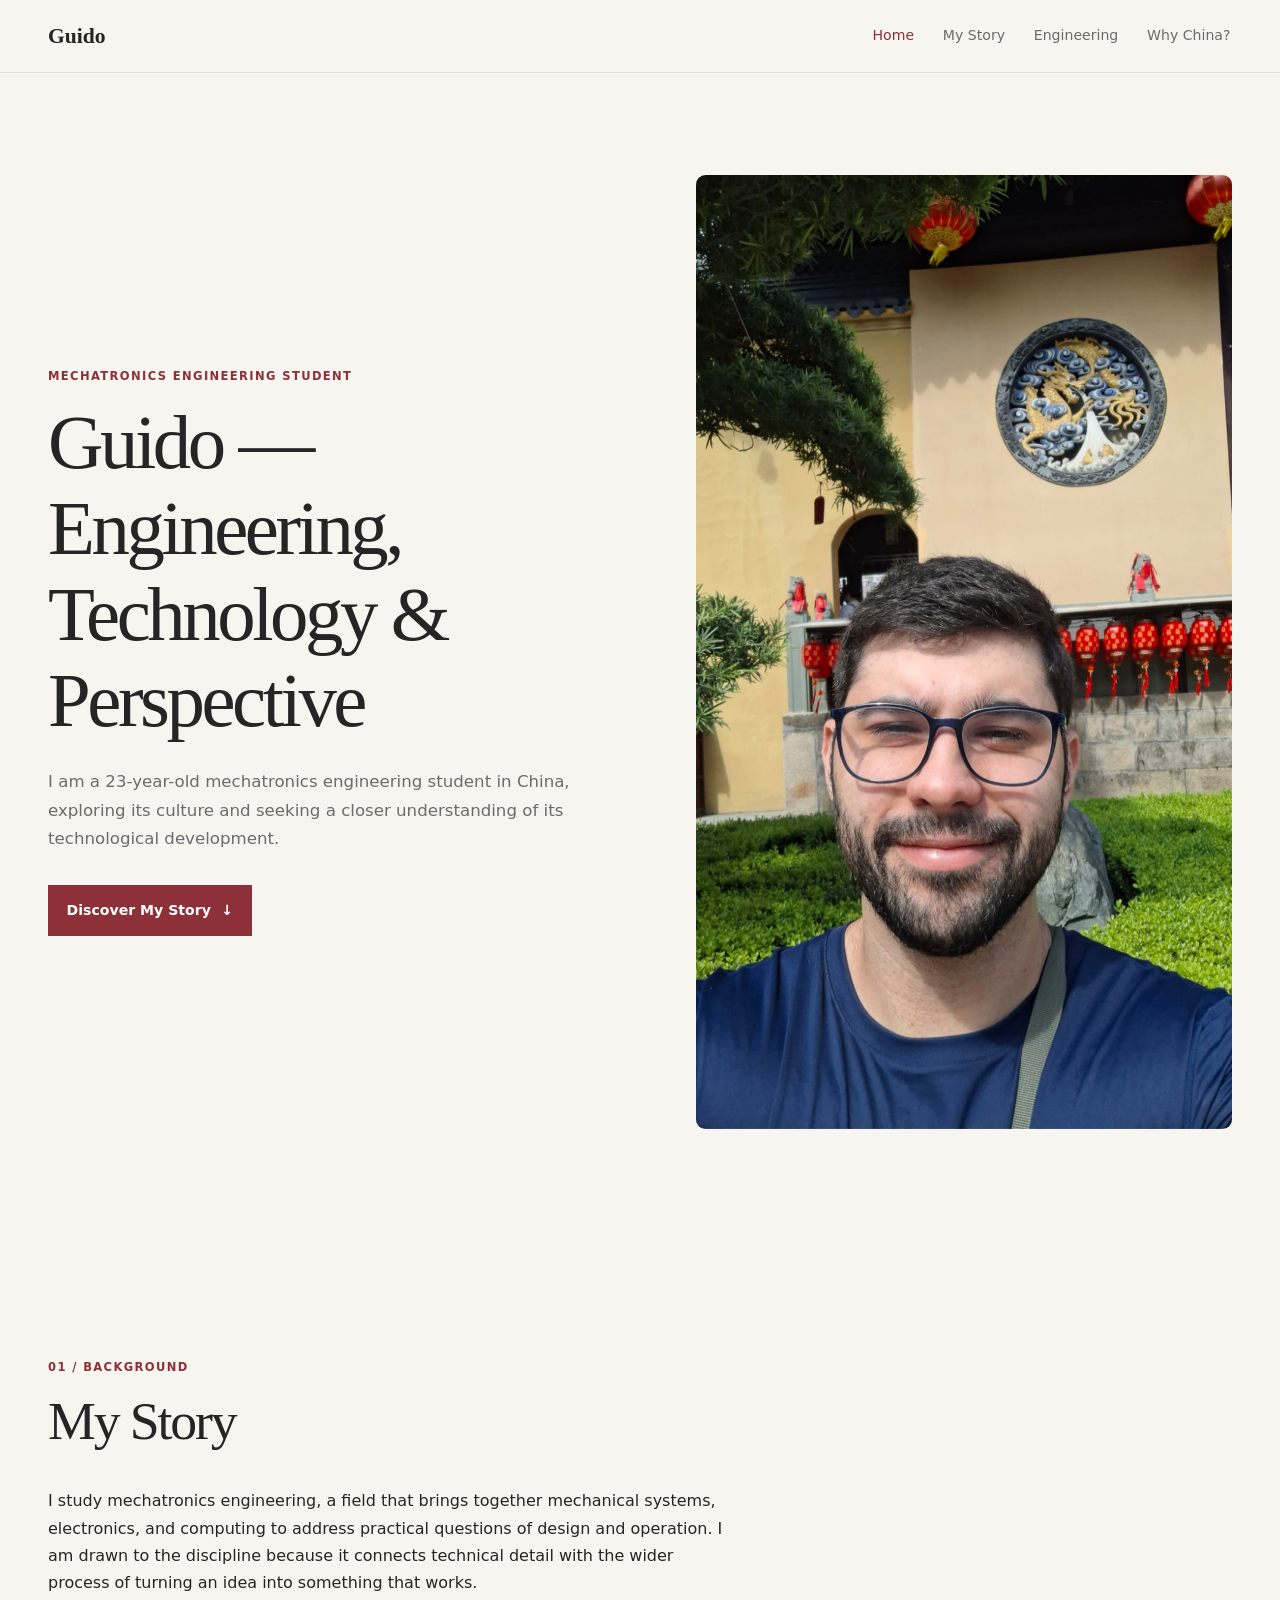
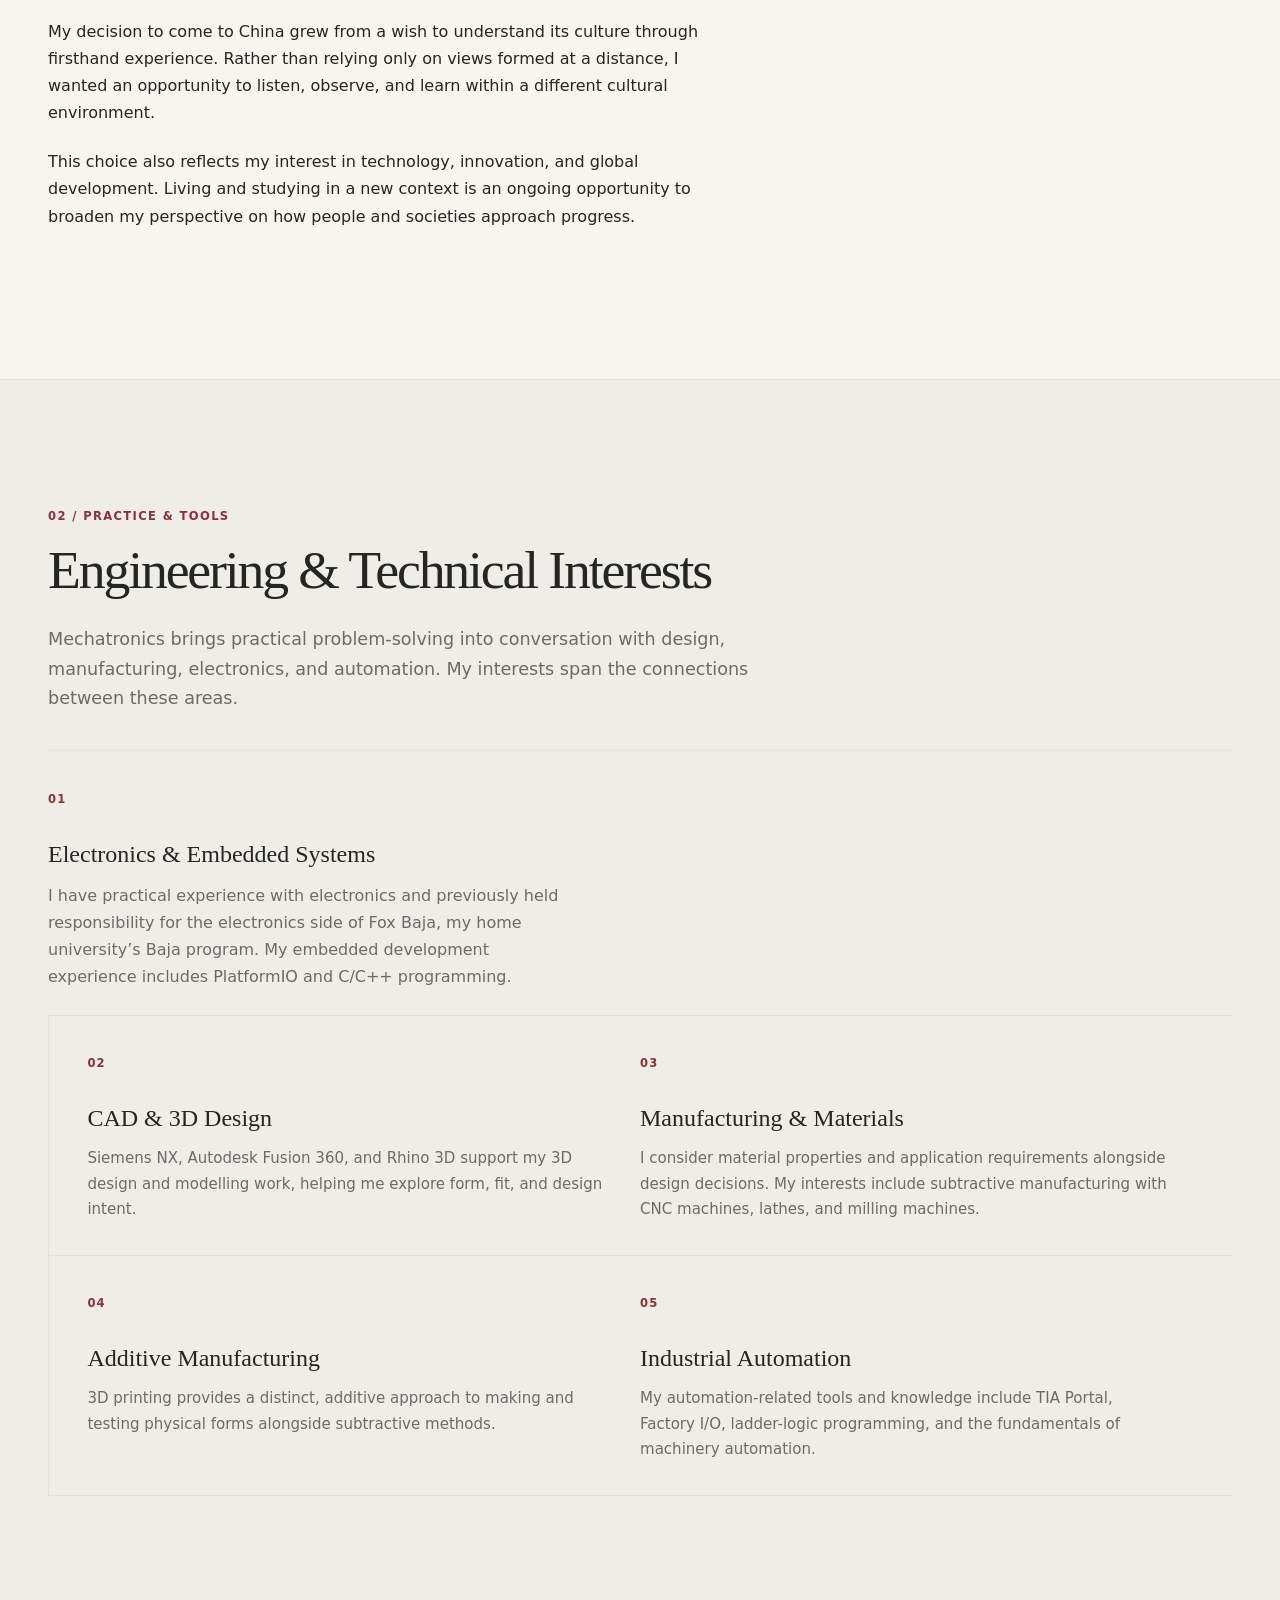
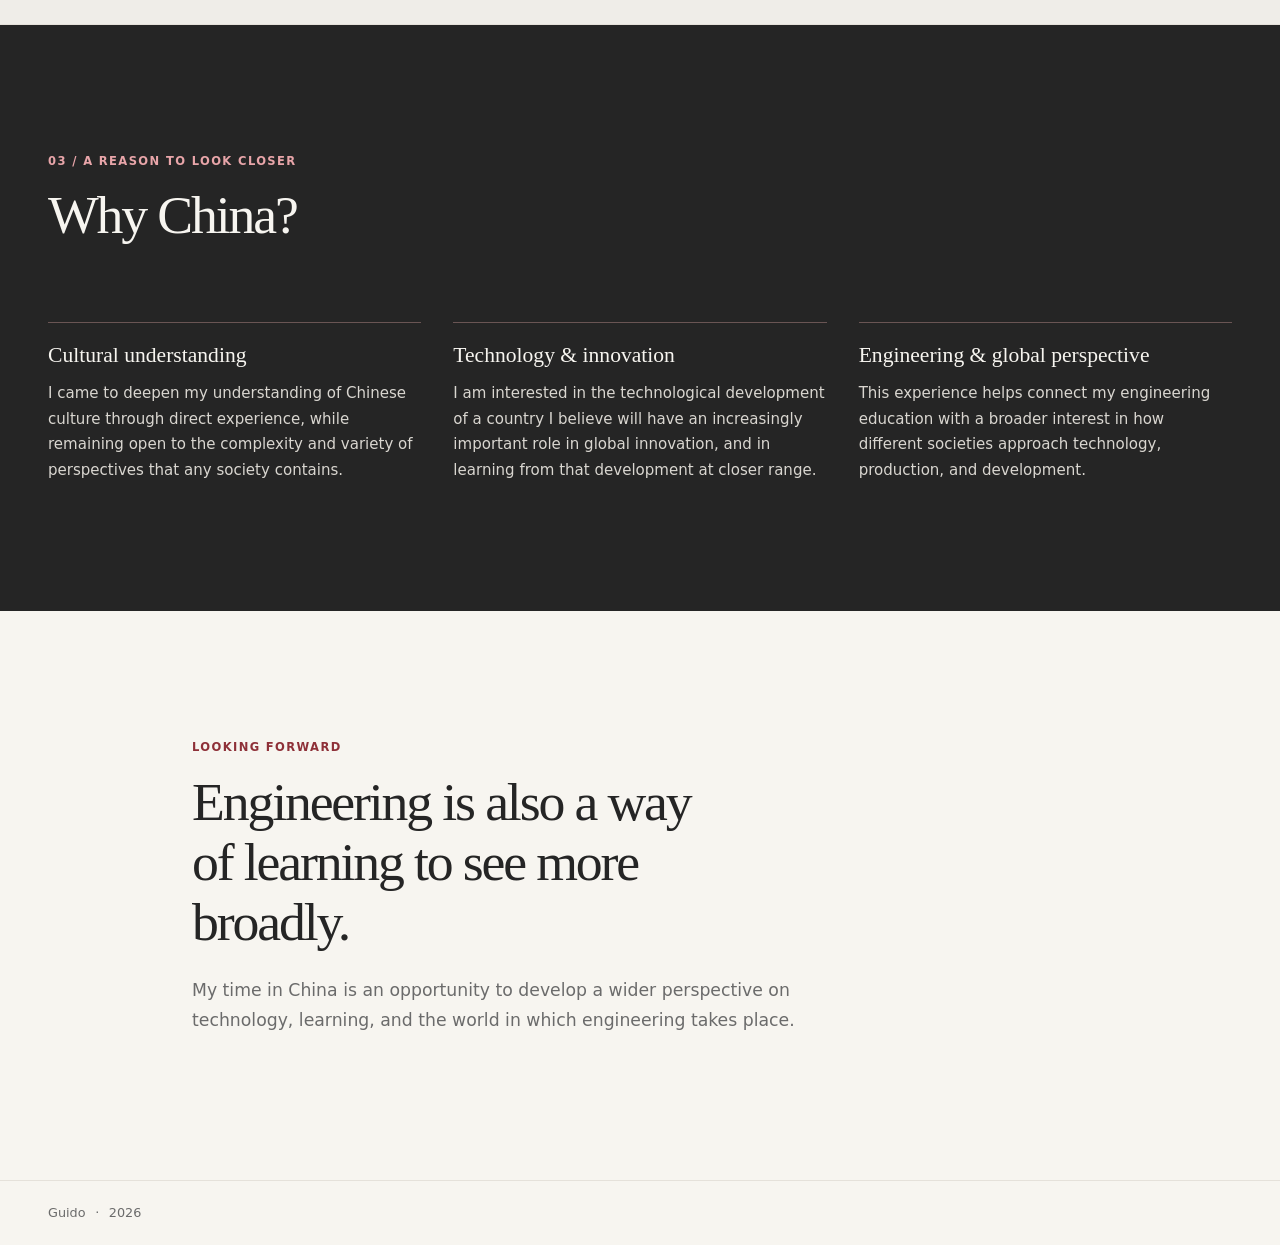
==== commit 4d5a1b19: "complex moment" ====
--- a/index.html
+++ b/index.html
@@ -1,160 +1,130 @@
-<!DOCTYPE html>
+<!doctype html>
 <html lang="en">
   <head>
     <meta charset="UTF-8" />
     <meta name="viewport" content="width=device-width, initial-scale=1.0" />
-    <meta name="description" content="Guido is a mechatronics engineer exploring China, technology, and culture." />
-    <title>Guido | Engineering, China & Perspective</title>
-    <link rel="preconnect" href="https://fonts.googleapis.com" />
-    <link rel="preconnect" href="https://fonts.gstatic.com" crossorigin />
-    <link href="https://fonts.googleapis.com/css2?family=DM+Mono:wght@400;500&family=DM+Sans:wght@400;500;600;700&family=Playfair+Display:ital,wght@0,600;0,700;1,600&display=swap" rel="stylesheet" />
+    <meta name="description" content="Guido's personal website: engineering, technology, and perspective." />
+    <title>Guido — Engineering, Technology &amp; Perspective</title>
     <link rel="stylesheet" href="style.css" />
   </head>
   <body>
+    <a class="skip-link" href="#main-content">Skip to main content</a>
+
     <header class="site-header">
-      <nav class="navbar container" aria-label="Main navigation">
-        <a class="logo" href="#home" aria-label="Guido's homepage">G<span>.</span></a>
-        <!-- This button appears on smaller screens to open the navigation. -->
-        <button class="menu-button" aria-expanded="false" aria-controls="nav-links">
-          <span class="sr-only">Toggle navigation menu</span>
-          <span></span><span></span><span></span>
+      <nav class="nav container" aria-label="Main navigation">
+        <a class="brand" href="#home" aria-label="Guido — home">Guido</a>
+        <button class="menu-toggle" type="button" aria-expanded="false" aria-controls="primary-menu">
+          <span class="menu-toggle__label">Menu</span>
+          <span class="menu-toggle__icon" aria-hidden="true"></span>
         </button>
-        <div class="nav-links" id="nav-links">
-          <a href="#story">My story</a>
-          <a href="#experience">Experience &amp; skills</a>
-          <a href="#china">Why China</a>
-          <a href="#perspective">Perspective</a>
-          <a class="nav-button" href="#connect">Get in touch</a>
-        </div>
+        <ul class="nav-links" id="primary-menu">
+          <li><a href="#home">Home</a></li>
+          <li><a href="#my-story">My Story</a></li>
+          <li><a href="#engineering">Engineering</a></li>
+          <li><a href="#why-china">Why China?</a></li>
+        </ul>
       </nav>
     </header>
 
-    <main id="home">
-      <section class="hero container" aria-labelledby="hero-title">
-        <div class="hero-copy reveal">
-          <p class="eyebrow">A personal introduction / 01</p>
-          <h1 id="hero-title">Hi, I&rsquo;m <em>Guido.</em></h1>
-          <p class="hero-subtitle">Mechatronics Engineer <span>|</span> Exploring China, Technology, and Culture</p>
-          <p class="hero-text">I&rsquo;m a 23-year-old mechatronics engineer driven by curiosity: about how things work, how people see the world, and how new perspectives can change the questions we ask. That curiosity is what brought me to China.</p>
-          <a class="primary-button" href="#story">Read my story <span aria-hidden="true">&darr;</span></a>
+    <main id="main-content">
+      <section class="hero container" id="home" aria-labelledby="hero-title">
+        <div class="hero__content">
+          <p class="eyebrow">Mechatronics engineering student</p>
+          <h1 id="hero-title">Guido — Engineering, Technology &amp; Perspective</h1>
+          <p class="hero__intro">I am a 23-year-old mechatronics engineering student in China, exploring its culture and seeking a closer understanding of its technological development.</p>
+          <a class="button" href="#my-story">Discover My Story <span aria-hidden="true">↓</span></a>
         </div>
-        <div class="portrait-area reveal" aria-label="Profile photo area">
-          <div class="portrait-frame">
-            <div class="portrait-placeholder" aria-hidden="true"><span>G</span><small>YOUR PHOTO</small></div>
-            <!-- INSERT YOUR PHOTO HERE: Save your photo as images/guido.jpg -->
-            <img id="profile-photo" src="images/guido.jpg" alt="Portrait of Guido" />
-          </div>
-          <p class="portrait-caption">Looking beyond the familiar.</p>
-        </div>
-      </section>
-
-      <section class="story-section section container" id="story" aria-labelledby="story-title">
-        <div class="section-label reveal"><span>01</span><p>My story</p></div>
-        <div class="story-content reveal">
-          <h2 id="story-title">Engineering taught me to look closely. China invited me to look wider.</h2>
-          <div class="body-copy">
-            <p>My background is in mechatronics engineering, a field that brings together mechanical systems, electronics, and intelligent control. It has shaped the way I approach problems: with patience, curiosity, and an interest in the connections between parts.</p>
-            <p>Coming to China was a decision rooted in that same mindset. I wanted to experience the country beyond what can be understood from a distance and learn more about the culture, society, and everyday rhythms that shape it.</p>
-            <p>I&rsquo;m especially interested in how technology and innovation take shape here, and how China&rsquo;s continuing development may influence the wider world. For me, being here is less about finding quick answers and more about learning how to ask better questions.</p>
+        <div class="portrait-frame">
+          <!-- The shared portrait is stored in the parent images folder. -->
+          <img class="portrait" src="../images/guido.jpg" alt="Portrait of Guido in China" />
+          <div class="portrait-placeholder" aria-hidden="true">
+            <span>Portrait</span>
+            <p>Add your photo as<br /><code>images/guido.jpg</code></p>
           </div>
         </div>
       </section>
 
-      <section class="experience-section section container" id="experience" aria-labelledby="experience-title">
-        <div class="section-label reveal"><span>02</span><p>Engineering experience &amp; technical skills</p></div>
-        <div class="experience-content">
-          <div class="experience-intro reveal">
-            <p class="eyebrow">Hands-on mechatronics</p>
-            <h2 id="experience-title">Engineering knowledge becomes more useful when it is put into practice.</h2>
-            <p>I am a mechatronics engineering student with hands-on experience spanning electronics, design, manufacturing, and automation. My work connects technical study with practical problem-solving across the engineering process.</p>
+      <section class="section container reveal" id="my-story" aria-labelledby="story-title">
+        <div class="section-heading">
+          <p class="eyebrow">01 / Background</p>
+          <h2 id="story-title">My Story</h2>
+        </div>
+        <div class="prose">
+          <p>I study mechatronics engineering, a field that brings together mechanical systems, electronics, and computing to address practical questions of design and operation. I am drawn to the discipline because it connects technical detail with the wider process of turning an idea into something that works.</p>
+          <p>My decision to come to China grew from a wish to understand its culture through firsthand experience. Rather than relying only on views formed at a distance, I wanted an opportunity to listen, observe, and learn within a different cultural environment.</p>
+          <p>This choice also reflects my interest in technology, innovation, and global development. Living and studying in a new context is an ongoing opportunity to broaden my perspective on how people and societies approach progress.</p>
+        </div>
+      </section>
+
+      <section class="section section--engineering" id="engineering" aria-labelledby="engineering-title">
+        <div class="container reveal">
+          <div class="section-heading section-heading--wide">
+            <p class="eyebrow">02 / Practice &amp; tools</p>
+            <h2 id="engineering-title">Engineering &amp; Technical Interests</h2>
+            <p class="section-lede">Mechatronics brings practical problem-solving into conversation with design, manufacturing, electronics, and automation. My interests span the connections between these areas.</p>
           </div>
-
-          <article class="baja-feature reveal" aria-labelledby="baja-title">
-            <p class="feature-label">Practical engineering experience</p>
-            <h3 id="baja-title">Fox Baja</h3>
-            <p>As the manager responsible for the electronics side of my home university&rsquo;s Baja program, I contribute to a practical engineering team environment while supporting the program&rsquo;s electronic work.</p>
-          </article>
-
           <div class="skills-grid">
-            <article class="skill-card reveal">
+            <article class="skill-block skill-block--featured">
+              <p class="skill-number">01</p>
               <h3>Electronics &amp; Embedded Systems</h3>
-              <p>Electronics knowledge combined with embedded development and programming.</p>
-              <ul class="skill-list" aria-label="Electronics and embedded systems skills">
-                <li>C/C++</li><li>PlatformIO</li><li>Electronics</li><li>Embedded systems</li>
-              </ul>
+              <p>I have practical experience with electronics and previously held responsibility for the electronics side of Fox Baja, my home university’s Baja program. My embedded development experience includes PlatformIO and C/C++ programming.</p>
             </article>
-            <article class="skill-card reveal">
+            <article class="skill-block">
+              <p class="skill-number">02</p>
               <h3>CAD &amp; 3D Design</h3>
-              <p>Primary tools for 3D design and CAD modeling.</p>
-              <ul class="skill-list" aria-label="CAD and 3D design tools">
-                <li>Siemens NX</li><li>Autodesk Fusion 360</li><li>Rhino 3D</li>
-              </ul>
+              <p>Siemens NX, Autodesk Fusion 360, and Rhino 3D support my 3D design and modelling work, helping me explore form, fit, and design intent.</p>
             </article>
-            <article class="skill-card reveal">
+            <article class="skill-block">
+              <p class="skill-number">03</p>
               <h3>Manufacturing &amp; Materials</h3>
-              <p>Connecting 3D design and material properties to practical subtractive manufacturing.</p>
-              <ul class="skill-list" aria-label="Manufacturing and materials skills">
-                <li>Material selection</li><li>CNC machines</li><li>Lathes</li><li>Milling machines</li>
-              </ul>
+              <p>I consider material properties and application requirements alongside design decisions. My interests include subtractive manufacturing with CNC machines, lathes, and milling machines.</p>
             </article>
-            <article class="skill-card reveal">
+            <article class="skill-block">
+              <p class="skill-number">04</p>
               <h3>Additive Manufacturing</h3>
-              <p>Proficient in using 3D printers for additive manufacturing.</p>
-              <ul class="skill-list" aria-label="Additive manufacturing skills">
-                <li>3D printing</li>
-              </ul>
+              <p>3D printing provides a distinct, additive approach to making and testing physical forms alongside subtractive methods.</p>
             </article>
-            <article class="skill-card automation-card reveal">
+            <article class="skill-block">
+              <p class="skill-number">05</p>
               <h3>Industrial Automation</h3>
-              <p>Tools and fundamentals for PLC programming, automation workflows, and simulated industrial processes.</p>
-              <ul class="skill-list" aria-label="Industrial automation skills">
-                <li>TIA Portal</li><li>Factory I/O</li><li>Ladder logic</li><li>Machinery automation fundamentals</li>
-              </ul>
+              <p>My automation-related tools and knowledge include TIA Portal, Factory I/O, ladder-logic programming, and the fundamentals of machinery automation.</p>
             </article>
           </div>
         </div>
       </section>
 
-      <section class="china-section" id="china" aria-labelledby="china-title">
-        <div class="container china-layout">
-          <div class="china-intro reveal">
-            <p class="eyebrow">03 / Why China?</p>
-            <h2 id="china-title">Learning from a place is different from learning <em>about</em> it.</h2>
+      <section class="section section--china" id="why-china" aria-labelledby="china-title">
+        <div class="container reveal">
+          <div class="section-heading section-heading--wide">
+            <p class="eyebrow">03 / A reason to look closer</p>
+            <h2 id="china-title">Why China?</h2>
           </div>
-          <div class="china-points reveal">
-            <article><span class="point-number">A</span><h3>Firsthand perspective</h3><p>I came to see China as it is lived: through its people, its pace, and the everyday details that do not always travel across borders.</p></article>
-            <article><span class="point-number">B</span><h3>Culture and progress</h3><p>I&rsquo;m curious about the relationship between a deep cultural history and a fast-moving approach to technology, work, and innovation.</p></article>
-            <article><span class="point-number">C</span><h3>A changing world</h3><p>China&rsquo;s evolving role in the global economy and technology landscape is one more reason I want to understand it with humility and attention.</p></article>
+          <div class="perspective-grid">
+            <article>
+              <h3>Cultural understanding</h3>
+              <p>I came to deepen my understanding of Chinese culture through direct experience, while remaining open to the complexity and variety of perspectives that any society contains.</p>
+            </article>
+            <article>
+              <h3>Technology &amp; innovation</h3>
+              <p>I am interested in the technological development of a country I believe will have an increasingly important role in global innovation, and in learning from that development at closer range.</p>
+            </article>
+            <article>
+              <h3>Engineering &amp; global perspective</h3>
+              <p>This experience helps connect my engineering education with a broader interest in how different societies approach technology, production, and development.</p>
+            </article>
           </div>
         </div>
       </section>
 
-      <section class="perspective-section section container" id="perspective" aria-labelledby="perspective-title">
-        <div class="section-label reveal"><span>04</span><p>Engineering &amp; perspective</p></div>
-        <div class="perspective-content reveal">
-          <p class="large-quote">“The more I learn about systems, the more I value the perspectives behind them.”</p>
-          <div class="body-copy">
-            <h2 id="perspective-title">Technology is never only about technology.</h2>
-            <p>Mechatronics encourages systems thinking. It asks how mechanical, electronic, and digital elements work together&mdash;and how a thoughtful adjustment in one area can affect the whole.</p>
-            <p>That way of thinking carries beyond engineering. I&rsquo;m interested in how different cultures define progress, solve problems, and make room for innovation. Learning in China gives me a chance to connect those ideas with a broader understanding of the world around me.</p>
-          </div>
-        </div>
-      </section>
-
-      <section class="closing-section" id="connect" aria-labelledby="closing-title">
-        <div class="container closing-content reveal">
-          <p class="eyebrow">Looking ahead</p>
-          <h2 id="closing-title">Still learning. Still looking closer.</h2>
-          <p>I&rsquo;m here to stay curious, listen carefully, and let new experiences widen the way I see engineering, culture, and possibility.</p>
-          <!-- Replace this placeholder email address with your own when you are ready. -->
-          <a class="contact-placeholder" href="mailto:your-email@example.com">Your contact link here <span aria-hidden="true">&rarr;</span></a>
-        </div>
+      <section class="closing container reveal" aria-labelledby="closing-title">
+        <p class="eyebrow">Looking forward</p>
+        <h2 id="closing-title">Engineering is also a way of learning to see more broadly.</h2>
+        <p>My time in China is an opportunity to develop a wider perspective on technology, learning, and the world in which engineering takes place.</p>
       </section>
     </main>
 
-    <footer class="site-footer container">
-      <p>&copy; <span id="year"></span> Guido. Built with curiosity.</p>
-      <a href="#home">Back to top <span aria-hidden="true">&uarr;</span></a>
+    <footer class="footer">
+      <div class="container"><span>Guido</span><span aria-hidden="true">·</span><span id="current-year"></span></div>
     </footer>
     <script src="script.js"></script>
   </body>
--- a/style.css
+++ b/style.css
@@ -1,138 +1,49 @@
-/* Color and type choices are kept in one place for easy customization. */
 :root {
-  --paper: #f5f1e9;
-  --paper-deep: #ebe4d8;
-  --ink: #232321;
-  --muted: #696760;
-  --red: #a72725;
-  --line: #d4cdc1;
-  --white: #fffdf9;
+  --off-white: #f7f5f0;
+  --charcoal: #252525;
+  --deep-red: #8e3038;
+  --muted-grey: #6b6b6b;
+  --light-grey: #e5e1da;
+  --serif: Georgia, "Times New Roman", Times, serif;
+  --sans: Inter, ui-sans-serif, system-ui, -apple-system, BlinkMacSystemFont, "Segoe UI", sans-serif;
+  --container: 74rem;
+  --header-height: 4.5rem;
 }
 
 * { box-sizing: border-box; }
 html { scroll-behavior: smooth; }
-body { margin: 0; background: var(--paper); color: var(--ink); font-family: "DM Sans", Arial, sans-serif; -webkit-font-smoothing: antialiased; }
-a { color: inherit; text-decoration: none; }
-.container { width: min(1160px, calc(100% - 56px)); margin: 0 auto; }
+body { margin: 0; background: var(--off-white); color: var(--charcoal); font-family: var(--sans); font-size: 1rem; line-height: 1.7; }
+img { display: block; max-width: 100%; }
+a { color: inherit; }
+.container { width: min(var(--container), calc(100% - 3rem)); margin-inline: auto; }
+.skip-link { position: fixed; z-index: 20; top: .75rem; left: .75rem; padding: .6rem .9rem; background: var(--charcoal); color: var(--off-white); transform: translateY(-180%); }
+.skip-link:focus { transform: translateY(0); }
 
-.site-header { padding: 22px 0; }
-.navbar, .nav-links, .site-footer { display: flex; align-items: center; }
-.navbar { justify-content: space-between; }
-.logo { display: inline-grid; width: 42px; height: 42px; place-items: center; border: 1px solid var(--ink); border-radius: 50%; font-family: "Playfair Display", Georgia, serif; font-size: 1.35rem; font-weight: 700; }
-.logo span { color: var(--red); }
-.nav-links { gap: 26px; color: var(--muted); font-size: 0.88rem; font-weight: 600; }
-.nav-links > a:not(.nav-button):hover { color: var(--red); }
-.nav-button, .primary-button { display: inline-flex; align-items: center; justify-content: center; border-radius: 999px; background: var(--ink); color: var(--white); transition: background 180ms ease, transform 180ms ease; }
-.nav-button { padding: 10px 17px; }
-.nav-button:hover, .primary-button:hover { background: var(--red); transform: translateY(-2px); }
+.site-header { position: sticky; z-index: 10; top: 0; min-height: var(--header-height); background: color-mix(in srgb, var(--off-white) 94%, transparent); border-bottom: 1px solid var(--light-grey); backdrop-filter: blur(8px); }
+.nav { display: flex; align-items: center; justify-content: space-between; min-height: var(--header-height); gap: 1rem; }
+.brand { font-family: var(--serif); font-size: 1.35rem; font-weight: 700; text-decoration: none; }
+.nav-links { display: flex; align-items: center; gap: clamp(.6rem, 2vw, 1.7rem); margin: 0; padding: 0; list-style: none; }
+.nav-links a { display: block; padding: .5rem .1rem; color: var(--muted-grey); font-size: .88rem; text-decoration: none; transition: color 160ms ease; }
+.nav-links a:hover, .nav-links a[aria-current="page"] { color: var(--deep-red); }
+.menu-toggle { display: none; border: 0; background: none; color: var(--charcoal); font: inherit; cursor: pointer; }
+.menu-toggle__icon, .menu-toggle__icon::before, .menu-toggle__icon::after { display: block; width: 1.15rem; height: 1px; background: currentColor; content: ""; }
+.menu-toggle__icon { position: relative; margin-left: .55rem; }.menu-toggle__icon::before { position: absolute; top: -.34rem; }.menu-toggle__icon::after { position: absolute; top: .34rem; }
 
-.menu-button { display: none; padding: 7px; border: 0; background: transparent; cursor: pointer; }
-.menu-button span:not(.sr-only) { display: block; width: 24px; height: 2px; margin: 5px; background: var(--ink); }
-.sr-only { position: absolute; width: 1px; height: 1px; overflow: hidden; clip: rect(0, 0, 0, 0); white-space: nowrap; }
+h1, h2, h3, p { margin-top: 0; } h1, h2, h3 { font-weight: 400; line-height: 1.12; }
+h1, h2 { font-family: var(--serif); } h1 { max-width: 11ch; margin-bottom: 1.5rem; font-size: clamp(2.7rem, 6vw, 5.3rem); letter-spacing: -.045em; } h2 { margin-bottom: 0; font-size: clamp(2.25rem, 4.2vw, 4rem); letter-spacing: -.04em; } h3 { margin-bottom: .85rem; font-family: var(--serif); font-size: 1.5rem; }
+.eyebrow { margin-bottom: 1rem; color: var(--deep-red); font-size: .72rem; font-weight: 700; letter-spacing: .12em; line-height: 1.4; text-transform: uppercase; }
+.hero { display: grid; grid-template-columns: minmax(0, 1.02fr) minmax(19rem, .98fr); align-items: center; gap: clamp(2.5rem, 7vw, 7rem); min-height: calc(100vh - var(--header-height)); padding-block: clamp(4rem, 8vw, 7rem); }
+.hero__intro { max-width: 36rem; margin-bottom: 2rem; color: var(--muted-grey); font-size: clamp(1rem, 1.3vw, 1.15rem); }
+.button { display: inline-flex; align-items: center; gap: .65rem; padding: .78rem 1.1rem; border: 1px solid var(--deep-red); background: var(--deep-red); color: #fff; font-size: .88rem; font-weight: 700; text-decoration: none; transition: background 160ms ease, transform 160ms ease; }.button:hover { background: #70252c; transform: translateY(-2px); }
+.portrait-frame { position: relative; min-height: clamp(25rem, 52vw, 40rem); overflow: hidden; border-radius: .6rem; background: #dedbd4; }
+.portrait { position: relative; z-index: 1; width: 100%; height: 100%; min-height: inherit; object-fit: cover; }
+.portrait-placeholder { position: absolute; inset: 0; display: grid; z-index: 0; place-content: center; text-align: center; color: var(--muted-grey); background: linear-gradient(135deg, #e9e6df, #d9d4cb); }.portrait-placeholder span { margin-bottom: .5rem; color: var(--charcoal); font-family: var(--serif); font-size: 2rem; }.portrait-placeholder p { margin: 0; line-height: 1.6; }.portrait-placeholder code { padding: .1rem .25rem; background: rgb(255 255 255 / .45); font-size: .8rem; }
 
-.hero { display: grid; grid-template-columns: 1.08fr 0.92fr; gap: 50px; align-items: center; min-height: 650px; padding: 65px 7.5%; border-top: 1px solid var(--line); border-bottom: 1px solid var(--line); }
-.eyebrow { margin: 0 0 18px; color: var(--red); font-family: "DM Mono", monospace; font-size: 0.7rem; letter-spacing: 0.1em; text-transform: uppercase; }
-h1, h2, h3, p { margin-top: 0; }
-h1, h2 { letter-spacing: -0.055em; }
-h1 { max-width: 620px; margin-bottom: 20px; font-size: clamp(4rem, 7.5vw, 7.2rem); line-height: 0.91; }
-h1 em, h2 em { color: var(--red); font-family: "Playfair Display", Georgia, serif; font-weight: 600; }
-.hero-subtitle { margin-bottom: 20px; color: var(--ink); font-size: 0.91rem; font-weight: 700; letter-spacing: 0.01em; }
-.hero-subtitle span { margin: 0 7px; color: var(--red); }
-.hero-text, .body-copy p, .closing-content > p { color: var(--muted); font-size: 1.04rem; line-height: 1.72; }
-.hero-text { max-width: 520px; margin-bottom: 30px; }
-.primary-button { gap: 16px; padding: 15px 20px; font-size: 0.92rem; font-weight: 700; }
-.primary-button span { font-size: 1.2rem; }
-
-.portrait-area { position: relative; justify-self: end; width: min(100%, 410px); }
-.portrait-frame { position: relative; aspect-ratio: 0.82; overflow: hidden; border-radius: 210px 210px 12px 12px; background: var(--paper-deep); }
-/* This refined fallback stays visible until a photo is successfully loaded. */
-.portrait-placeholder { position: absolute; inset: 0; display: flex; flex-direction: column; align-items: center; justify-content: center; background: linear-gradient(145deg, #c9bdae, #eee8dd 62%, #b52f2d 62%, #b52f2d 66%, #ebe4d8 66%); color: var(--ink); }
-.portrait-placeholder span { font-family: "Playfair Display", Georgia, serif; font-size: clamp(7rem, 17vw, 11rem); font-style: italic; line-height: 0.8; }
-.portrait-placeholder small { margin-top: 21px; font-family: "DM Mono", monospace; font-size: 0.66rem; letter-spacing: 0.13em; }
-#profile-photo { position: absolute; inset: 0; width: 100%; height: 100%; object-fit: cover; }
-#profile-photo.is-hidden { display: none; }
-.portrait-caption { margin: 15px 0 0; color: var(--muted); font-family: "DM Mono", monospace; font-size: 0.72rem; letter-spacing: 0.04em; text-align: right; }
-
-.section { display: grid; grid-template-columns: 0.3fr 1fr; gap: 9%; padding: 150px 0; }
-.section-label { display: flex; gap: 13px; align-items: baseline; color: var(--red); font-family: "DM Mono", monospace; font-size: 0.7rem; letter-spacing: 0.08em; text-transform: uppercase; }
-.section-label p { margin: 0; }
-.story-content h2 { max-width: 780px; margin-bottom: 48px; font-size: clamp(2.65rem, 5vw, 5.15rem); line-height: 0.98; }
-.body-copy { max-width: 625px; }
-.body-copy p { margin-bottom: 22px; }
-.body-copy p:last-child { margin-bottom: 0; }
-
-.experience-section { padding-top: 0; }
-.experience-content { min-width: 0; }
-.experience-intro { max-width: 760px; margin-bottom: 44px; }
-.experience-intro h2 { margin-bottom: 22px; font-size: clamp(2.65rem, 4.6vw, 4.8rem); line-height: 0.99; }
-.experience-intro > p:last-child { max-width: 630px; margin-bottom: 0; color: var(--muted); font-size: 1.04rem; line-height: 1.72; }
-.baja-feature { margin-bottom: 22px; padding: 31px 34px; border-left: 4px solid var(--red); background: var(--paper-deep); }
-.feature-label { margin-bottom: 13px; color: var(--red); font-family: "DM Mono", monospace; font-size: 0.68rem; letter-spacing: 0.09em; text-transform: uppercase; }
-.baja-feature h3, .skill-card h3 { letter-spacing: -0.025em; }
-.baja-feature h3 { margin-bottom: 10px; font-size: 1.55rem; }
-.baja-feature > p:last-child, .skill-card > p { margin-bottom: 0; color: var(--muted); font-size: 0.94rem; line-height: 1.63; }
-.skills-grid { display: grid; grid-template-columns: repeat(2, minmax(0, 1fr)); gap: 22px; }
-.skill-card { display: flex; flex-direction: column; min-height: 226px; padding: 29px 30px; border: 1px solid var(--line); background: var(--white); }
-.skill-card h3 { margin-bottom: 11px; font-size: 1.2rem; }
-.skill-list { display: flex; flex-wrap: wrap; gap: 8px; margin: auto 0 0; padding: 24px 0 0; list-style: none; }
-.skill-list li { padding: 6px 9px; border: 1px solid var(--line); color: var(--ink); font-family: "DM Mono", monospace; font-size: 0.7rem; line-height: 1.25; }
-.automation-card { grid-column: 1 / -1; min-height: 0; }
-
-.china-section { padding: 130px 0; background: var(--ink); color: var(--white); }
-.china-layout { display: grid; grid-template-columns: 0.9fr 1.1fr; gap: 10%; }
-.china-intro h2 { max-width: 480px; font-size: clamp(2.6rem, 4.7vw, 4.8rem); line-height: 0.99; }
-.china-intro h2 em { color: #d95350; }
-.china-points { border-top: 1px solid #51514e; }
-.china-points article { display: grid; grid-template-columns: 34px 1fr; column-gap: 16px; padding: 25px 0; border-bottom: 1px solid #51514e; }
-.point-number { grid-row: span 2; color: #df5e59; font-family: "DM Mono", monospace; font-size: 0.78rem; }
-.china-points h3 { margin-bottom: 8px; font-size: 1.15rem; letter-spacing: -0.02em; }
-.china-points p { grid-column: 2; margin: 0; color: #bbb9b1; font-size: 0.94rem; line-height: 1.65; }
-
-.perspective-section { padding-bottom: 165px; }
-.perspective-content { display: grid; grid-template-columns: 0.9fr 1.1fr; gap: 9%; }
-.large-quote { margin: 0; color: var(--red); font-family: "Playfair Display", Georgia, serif; font-size: clamp(1.8rem, 3vw, 3rem); font-style: italic; line-height: 1.13; }
-.perspective-content h2 { margin-bottom: 24px; font-size: clamp(2.35rem, 3.7vw, 3.85rem); line-height: 1; }
-
-.closing-section { padding: 132px 0; background: var(--red); color: var(--white); }
-.closing-content { max-width: 800px; text-align: center; }
-.closing-content .eyebrow { color: #f2c4b7; }
-.closing-content h2 { margin-bottom: 21px; font-size: clamp(3rem, 6vw, 6rem); line-height: 0.94; }
-.closing-content > p { max-width: 560px; margin: 0 auto 30px; color: #fff4ee; }
-.contact-placeholder { display: inline-flex; gap: 10px; align-items: center; padding: 12px 0 5px; border-bottom: 1px solid #f7c7bb; color: var(--white); font-size: 0.9rem; font-weight: 700; }
-.contact-placeholder:hover { color: #f7c7bb; }
-.site-footer { justify-content: space-between; padding: 27px 0; color: var(--muted); font-size: 0.78rem; }
-.site-footer p { margin: 0; }
-.site-footer a:hover { color: var(--red); }
-
-/* Elements become visible as the visitor scrolls to them. */
-.reveal { opacity: 0; transform: translateY(20px); transition: opacity 600ms ease, transform 600ms ease; }
-.reveal.is-visible { opacity: 1; transform: translateY(0); }
-
-@media (max-width: 780px) {
-  .container { width: min(100% - 36px, 1160px); }
-  .site-header { padding: 15px 0; }
-  .menu-button { display: block; }
-  .nav-links { position: absolute; top: 70px; right: 18px; left: 18px; z-index: 5; display: none; flex-direction: column; align-items: stretch; gap: 18px; padding: 23px; border: 1px solid var(--line); background: var(--white); box-shadow: 0 18px 35px rgba(35, 35, 33, 0.12); }
-  .nav-links.is-open { display: flex; }
-  .nav-button { text-align: center; }
-  .hero { grid-template-columns: 1fr; gap: 50px; min-height: 0; padding: 70px 7%; }
-  .portrait-area { justify-self: start; width: min(100%, 345px); }
-  .section { grid-template-columns: 1fr; gap: 34px; padding: 95px 0; }
-  .experience-section { padding-top: 0; }
-  .china-section { padding: 90px 0; }
-  .china-layout, .perspective-content { grid-template-columns: 1fr; gap: 46px; }
-  .perspective-section { padding-bottom: 100px; }
-  .closing-section { padding: 90px 0; }
-}
-
-@media (max-width: 430px) {
-  .container { width: min(100% - 28px, 1160px); }
-  .hero { padding: 58px 0; }
-  h1 { font-size: clamp(3.55rem, 18vw, 5.1rem); }
-  .hero-subtitle { line-height: 1.55; }
-  .portrait-area { width: 100%; }
-  .baja-feature, .skill-card { padding: 25px; }
-  .skills-grid { grid-template-columns: 1fr; gap: 15px; }
-  .automation-card { grid-column: auto; }
-  .site-footer { align-items: flex-start; gap: 10px; flex-direction: column; }
-}
+.section, .closing { scroll-margin-top: calc(var(--header-height) + 1.5rem); padding-block: clamp(5rem, 10vw, 9rem); }.section-heading { margin-bottom: 2.25rem; }.section-heading--wide { max-width: 50rem; }.section-lede { max-width: 44rem; margin: 1.5rem 0 0; color: var(--muted-grey); font-size: 1.1rem; }.prose { max-width: 43rem; }.prose p { margin-bottom: 1.35rem; }
+.section--engineering { border-block: 1px solid var(--light-grey); background: #efede8; }.skills-grid { display: grid; grid-template-columns: repeat(2, minmax(0, 1fr)); border-top: 1px solid var(--light-grey); }.skill-block { min-height: 15rem; padding: clamp(1.5rem, 3vw, 2.5rem) 1rem 1.5rem 0; border-bottom: 1px solid var(--light-grey); }.skill-block:nth-child(even) { padding-left: clamp(1.5rem, 3vw, 2.5rem); border-left: 1px solid var(--light-grey); }.skill-block p:last-child { max-width: 33rem; margin-bottom: 0; color: var(--muted-grey); font-size: .94rem; }.skill-number { margin-bottom: 2rem; color: var(--deep-red); font-size: .72rem; font-weight: 700; letter-spacing: .1em; }.skill-block--featured { grid-column: span 2; padding-right: 20%; }.skill-block--featured p:last-child { font-size: 1rem; }
+.section--china { background: var(--charcoal); color: var(--off-white); }.section--china .eyebrow { color: #e8a5a9; }.perspective-grid { display: grid; grid-template-columns: repeat(3, 1fr); gap: 2rem; margin-top: clamp(3rem, 6vw, 5rem); }.perspective-grid article { border-top: 1px solid #6a5554; padding-top: 1.3rem; }.perspective-grid h3 { font-size: 1.35rem; }.perspective-grid p { margin-bottom: 0; color: #d9d6d0; font-size: .94rem; }
+.closing { max-width: 56rem; }.closing h2 { max-width: 19ch; margin-bottom: 1.5rem; }.closing > p:last-child { max-width: 40rem; color: var(--muted-grey); font-size: 1.08rem; }.footer { border-top: 1px solid var(--light-grey); color: var(--muted-grey); font-size: .8rem; }.footer .container { display: flex; gap: .6rem; padding-block: 1.3rem; }
+:focus-visible { outline: 3px solid var(--deep-red); outline-offset: 4px; }
+.js .reveal { opacity: 0; transform: translateY(12px); }.js .reveal.is-visible { animation: enter .55s ease both; } @keyframes enter { from { opacity: 0; transform: translateY(12px); } to { opacity: 1; transform: translateY(0); } }
+@media (prefers-reduced-motion: reduce) { html { scroll-behavior: auto; } *, *::before, *::after { animation-duration: .01ms !important; animation-iteration-count: 1 !important; transition-duration: .01ms !important; } }
+@media (max-width: 700px) { :root { --header-height: 4rem; }.container { width: min(var(--container), calc(100% - 2rem)); }.menu-toggle { display: inline-flex; align-items: center; min-height: 2.75rem; padding: .5rem; font-size: .85rem; }.nav-links { position: absolute; top: calc(100% + 1px); right: 0; left: 0; display: none; flex-direction: column; align-items: stretch; gap: 0; padding: .5rem 1rem 1rem; border-bottom: 1px solid var(--light-grey); background: var(--off-white); }.nav-links.is-open { display: flex; }.nav-links a { min-height: 2.75rem; padding: .7rem 0; border-bottom: 1px solid var(--light-grey); }.hero { grid-template-columns: 1fr; gap: 2.5rem; min-height: auto; padding-top: 3.5rem; }.portrait-frame { min-height: min(125vw, 34rem); }.skills-grid, .perspective-grid { grid-template-columns: 1fr; }.skill-block, .skill-block--featured { grid-column: auto; min-height: auto; padding: 1.8rem 0; }.skill-block:nth-child(even) { padding-left: 0; border-left: 0; }.skill-number { margin-bottom: 1.25rem; }.perspective-grid { gap: 2.25rem; }.section, .closing { padding-block: 4.5rem; } }
